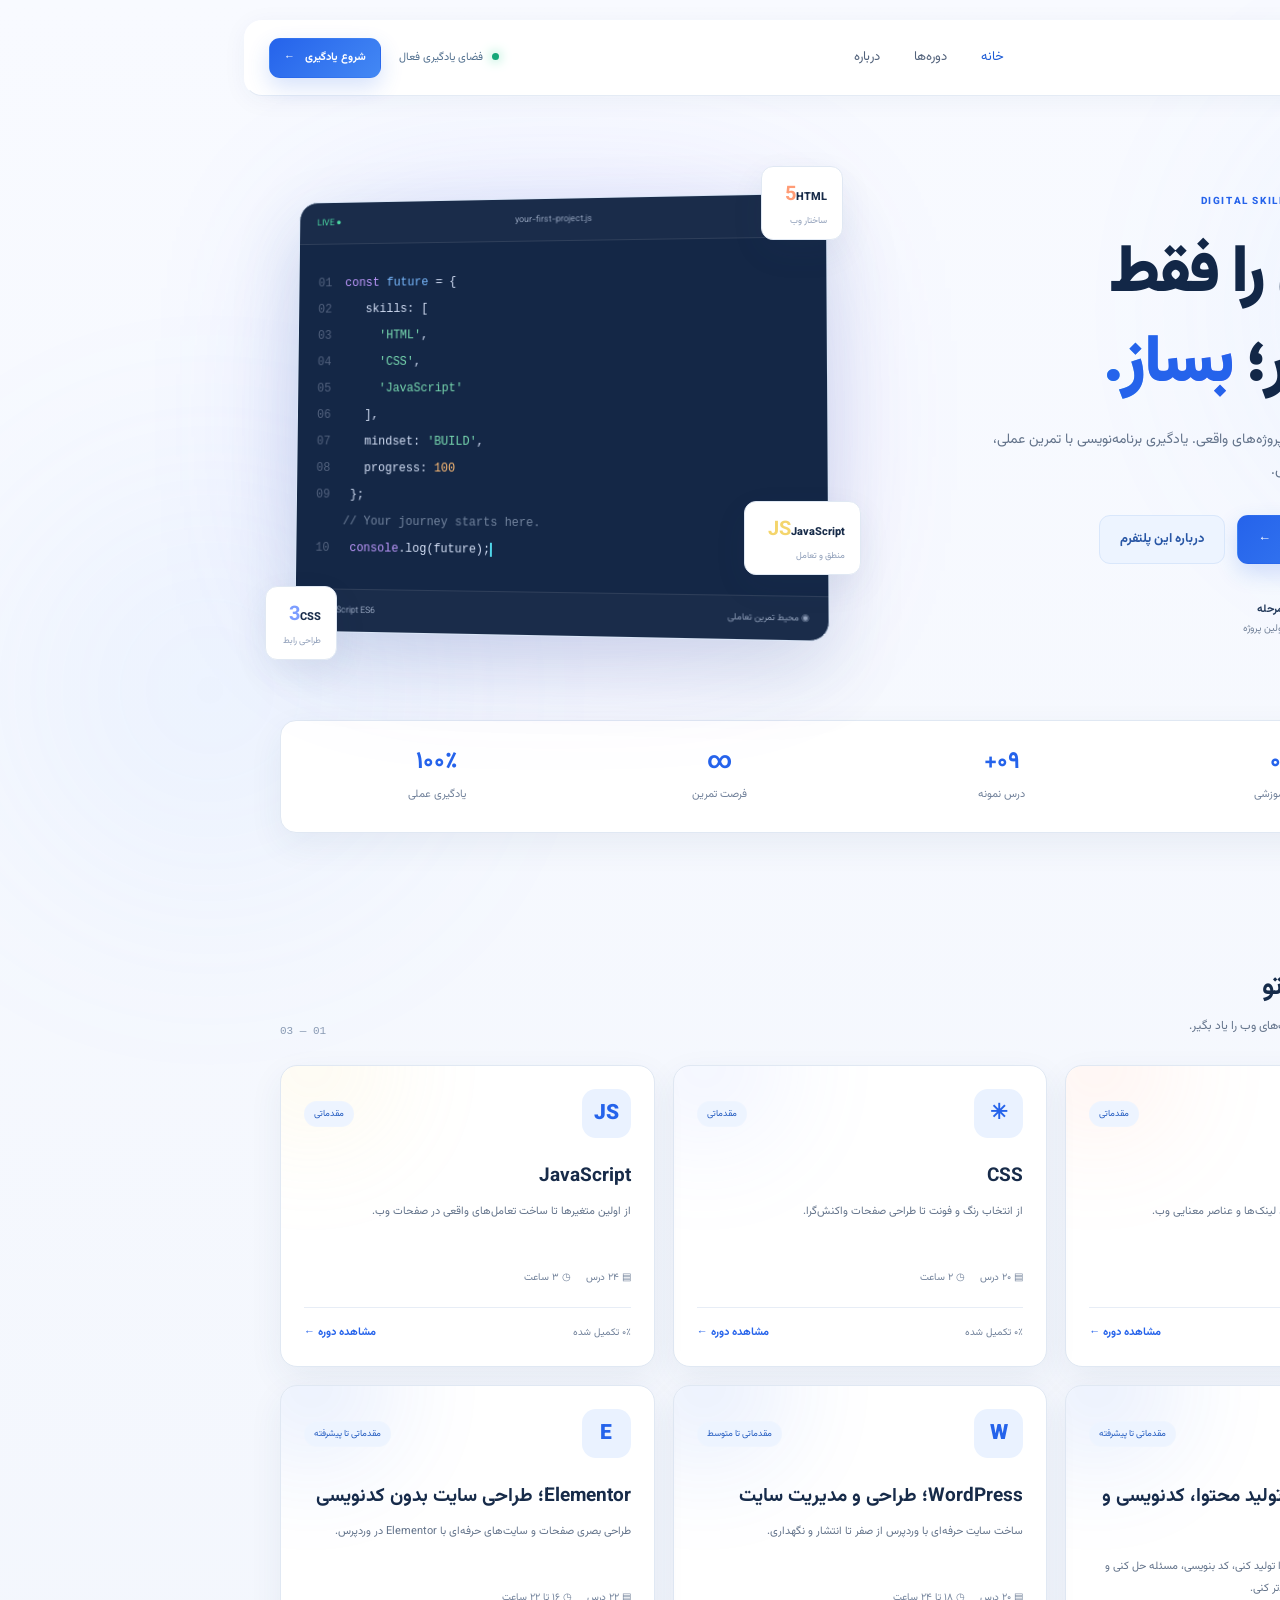
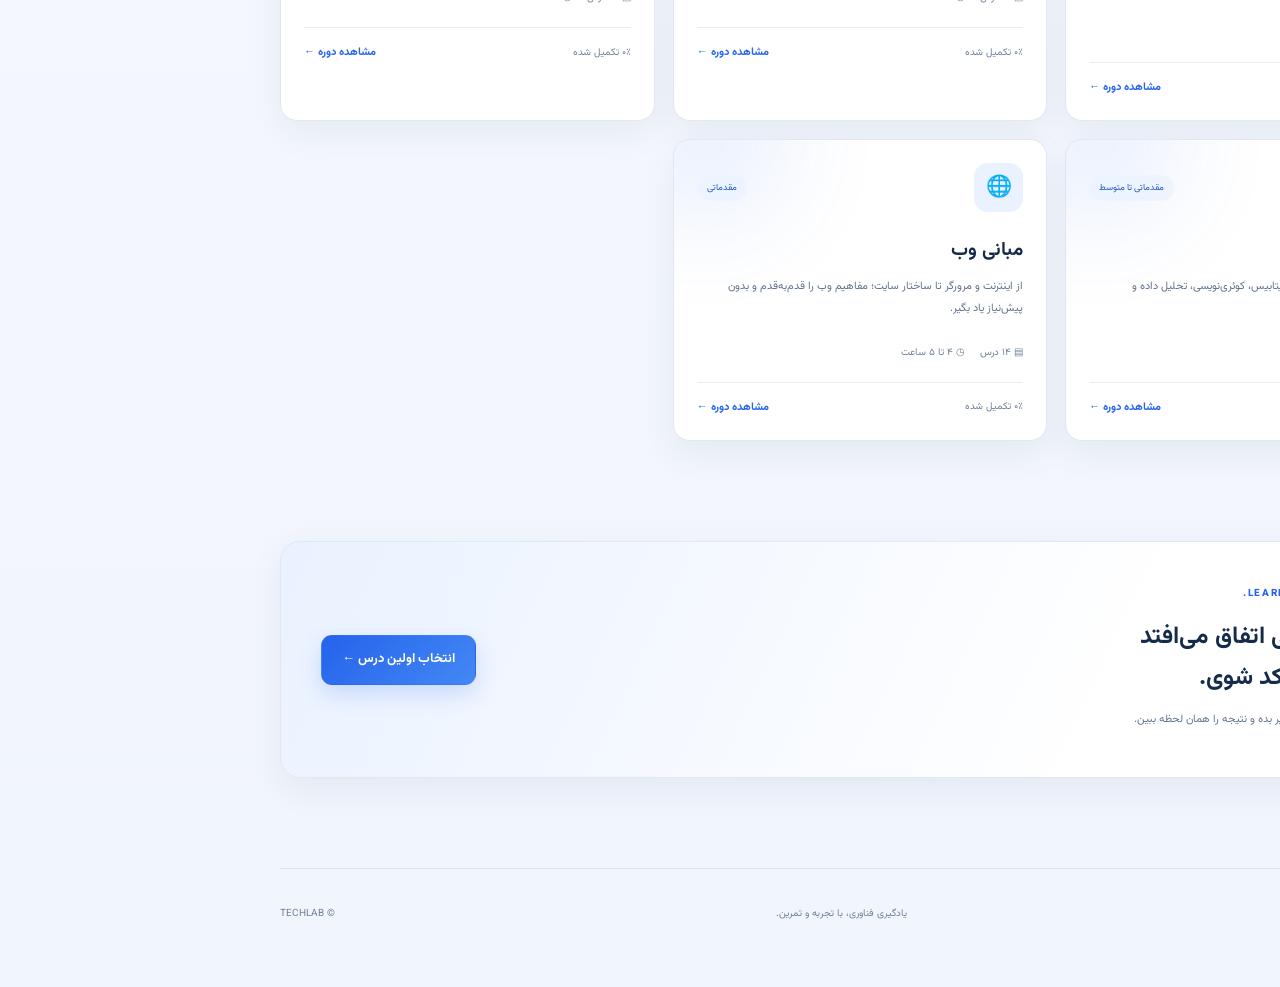
==== index.html @ b4cba001 "Add prompt engineering course card" ====
<!DOCTYPE html>
<html lang="fa" dir="rtl">
<head>
  <meta charset="UTF-8">
  <meta name="viewport" content="width=device-width, initial-scale=1.0">
  <meta name="theme-color" content="#2563eb">
  <title>تک‌لب | یادگیری فناوری</title>
  <link rel="preconnect" href="https://fonts.googleapis.com">
  <link rel="preconnect" href="https://fonts.gstatic.com" crossorigin>
  <link href="https://fonts.googleapis.com/css2?family=Vazirmatn:wght@400;500;600;700;800;900&display=swap" rel="stylesheet">
  <link rel="stylesheet" href="style.css?v=4">
</head>
<body>

  <div class="ambient ambient-one"></div>
  <div class="ambient ambient-two"></div>

  <header class="topbar">
    <a href="#" class="brand" data-home>
      <span class="brand-mark">T<span>.</span></span>
      <span class="brand-name">تک‌لب</span>
    </a>

    <nav class="main-nav">
      <a href="#" class="nav-link active" data-home>خانه</a>
      <a href="#courses" class="nav-link" data-courses>دوره‌ها</a>
      <a href="#about" class="nav-link" data-about>درباره</a>
    </nav>

    <div class="top-actions">
      <span class="online-indicator"><i></i> فضای یادگیری فعال</span>
      <button class="mobile-menu" id="mobileMenu" aria-label="منو">☰</button>
      <a href="#courses" class="button button-small button-primary" data-courses>شروع یادگیری <span>←</span></a>
    </div>
  </header>

  <main>
    <!-- HOME -->
    <section id="homePage" class="page active">
      <section class="hero container">
        <div class="hero-copy">
          <div class="eyebrow"><span class="eyebrow-dot"></span> DIGITAL SKILLS / LEARN BY BUILDING</div>
          <h1>فناوری را فقط<br>یاد نگیر؛ <span>بساز.</span></h1>
          <p class="hero-description">
            از مفاهیم پایه وب تا ساخت پروژه‌های واقعی. یادگیری برنامه‌نویسی با تمرین عملی، تجربه تعاملی و مسیر مشخص.
          </p>
          <div class="hero-actions">
            <a href="#courses" class="button button-primary" data-courses>مشاهده مسیرهای یادگیری <span>←</span></a>
            <a href="#about" class="button button-ghost" data-about>درباره این پلتفرم</a>
          </div>
          <div class="hero-proof">
            <div class="proof-avatars"><span>H</span><span>C</span><span>J</span></div>
            <div><strong>یادگیری مرحله‌به‌مرحله</strong><small>از اولین خط کد تا اولین پروژه</small></div>
          </div>
        </div>

        <div class="hero-visual">
          <div class="visual-glow"></div>
          <div class="code-window">
            <div class="window-bar">
              <div class="window-dots"><i></i><i></i><i></i></div>
              <span>your-first-project.js</span>
              <span class="window-status">● LIVE</span>
            </div>
            <div class="code-preview" dir="ltr">
              <div><span class="line-number">01</span><span class="code-purple">const</span> <span class="code-blue">future</span> = {</div>
              <div><span class="line-number">02</span> &nbsp; skills: [</div>
              <div><span class="line-number">03</span> &nbsp; &nbsp; <span class="code-green">'HTML'</span>,</div>
              <div><span class="line-number">04</span> &nbsp; &nbsp; <span class="code-green">'CSS'</span>,</div>
              <div><span class="line-number">05</span> &nbsp; &nbsp; <span class="code-green">'JavaScript'</span></div>
              <div><span class="line-number">06</span> &nbsp; ],</div>
              <div><span class="line-number">07</span> &nbsp; mindset: <span class="code-green">'BUILD'</span>,</div>
              <div><span class="line-number">08</span> &nbsp; progress: <span class="code-orange">100</span></div>
              <div><span class="line-number">09</span> };</div>
              <div class="code-comment">// Your journey starts here.</div>
              <div><span class="line-number">10</span> <span class="code-purple">console</span>.log(future);<span class="cursor"></span></div>
            </div>
            <div class="window-footer"><span>◉ محیط تمرین تعاملی</span><span>JavaScript ES6+</span></div>
          </div>
          <div class="floating-card floating-html"><b>5</b><span>HTML</span><small>ساختار وب</small></div>
          <div class="floating-card floating-css"><b>3</b><span>CSS</span><small>طراحی رابط</small></div>
          <div class="floating-card floating-js"><b>JS</b><span>JavaScript</span><small>منطق و تعامل</small></div>
        </div>
      </section>

      <section class="stats-strip container">
        <div><strong>۰۳</strong><span>مسیر آموزشی</span></div>
        <div><strong>۰۹+</strong><span>درس نمونه</span></div>
        <div><strong>∞</strong><span>فرصت تمرین</span></div>
        <div><strong>۱۰۰٪</strong><span>یادگیری عملی</span></div>
      </section>

      <section class="section container" id="courses">
        <div class="section-heading">
          <div><span class="section-kicker">LEARNING PATHS</span><h2>مسیر یادگیری تو</h2><p>از پایه شروع کن و قدم‌به‌قدم مهارت‌های وب را یاد بگیر.</p></div>
          <span class="section-counter">01 — 03</span>
        </div>
        <div class="course-grid" id="courseGrid">
          <article class="course-card" style="--card-color:#2563eb">
            <div class="course-card-top"><div class="course-icon">H</div><span class="level-tag">مقدماتی</span></div>
            <h3>HTML؛ ساختار صفحات وب</h3><p>از ساختار سند و تگ‌ها تا فرم‌ها، جدول‌ها، عناصر معنایی و دسترس‌پذیری.</p>
            <div class="course-card-meta"><span>۸ درس</span><span>مقدماتی</span></div>
            <div class="course-card-footer"><span class="course-progress">مسیر آموزشی کامل</span><a href="#course-html" data-open-course="html">مشاهده سرفصل‌ها ←</a></div>
          </article>
          <article class="course-card" style="--card-color:#2563eb">
            <div class="course-card-top"><div class="course-icon">C</div><span class="level-tag">مقدماتی</span></div>
            <h3>CSS؛ طراحی و زیباسازی وب</h3><p>از انتخابگرها و رنگ تا Flexbox، Grid، واکنش‌گرایی و طراحی رابط.</p>
            <div class="course-card-meta"><span>۱۰ درس</span><span>مقدماتی</span></div>
            <div class="course-card-footer"><span class="course-progress">مسیر آموزشی کامل</span><a href="#course-css" data-open-course="css">مشاهده سرفصل‌ها ←</a></div>
          </article>
          <article class="course-card" style="--card-color:#2563eb">
            <div class="course-card-top"><div class="course-icon">JS</div><span class="level-tag">مقدماتی</span></div>
            <h3>JavaScript؛ برنامه‌نویسی وب</h3><p>از متغیرها و شرط‌ها تا توابع، آرایه‌ها، DOM، رویدادها و ذخیره‌سازی.</p>
            <div class="course-card-meta"><span>۱۲ درس</span><span>مقدماتی</span></div>
            <div class="course-card-footer"><span class="course-progress">مسیر آموزشی کامل</span><a href="#course-javascript" data-open-course="javascript">مشاهده سرفصل‌ها ←</a></div>
          </article>
          <article class="course-card" style="--card-color:#2563eb">
            <div class="course-card-top"><div class="course-icon">AI</div><span class="level-tag">مقدماتی تا پیشرفته</span></div>
            <h3>مهندسی پرامپت؛ تولید محتوا، کدنویسی و کسب‌وکار</h3>
            <p>از نوشتن دستورهای دقیق تا تولید محتوا، سناریو، تصویر، کد، دیباگ، تحلیل داده و اتوماسیون هوشمند.</p>
            <div class="course-card-meta"><span>۲۶ درس</span><span>تمرین و آزمایشگاه پرامپت</span></div>
            <div class="course-card-footer"><span class="course-progress">مسیر آموزشی جامع</span><a href="#course-prompting" data-open-course="prompting">مشاهده سرفصل‌ها ←</a></div>
          </article>
          <article class="course-card" style="--card-color:#2563eb">
            <div class="course-card-top"><div class="course-icon">W</div><span class="level-tag">مقدماتی تا متوسط</span></div>
            <h3>WordPress؛ طراحی و مدیریت سایت</h3>
            <p>از نصب و پیشخوان تا قالب، افزونه، سئو، امنیت، فروشگاه و انتشار سایت.</p>
            <div class="course-card-meta"><span>۲۰ درس</span><span>پروژه ساخت سایت</span></div>
            <div class="course-card-footer"><span class="course-progress">مسیر آموزشی کامل</span><a href="#course-wordpress" data-open-course="wordpress">مشاهده سرفصل‌ها ←</a></div>
          </article>
          <article class="course-card" style="--card-color:#2563eb">
            <div class="course-card-top"><div class="course-icon">E</div><span class="level-tag">مقدماتی تا پیشرفته</span></div>
            <h3>Elementor؛ طراحی سایت بدون کدنویسی</h3>
            <p>از محیط ویرایشگر و Flexbox تا طراحی واکنش‌گرا، قالب پویا و صفحات حرفه‌ای.</p>
            <div class="course-card-meta"><span>۲۲ درس</span><span>پروژه طراحی سایت</span></div>
            <div class="course-card-footer"><span class="course-progress">مسیر آموزشی کامل</span><a href="#course-elementor" data-open-course="elementor">مشاهده سرفصل‌ها ←</a></div>
          </article>
          <article class="course-card" style="--card-color:#2563eb">
            <div class="course-card-top"><div class="course-icon">SQL</div><span class="level-tag">مقدماتی تا متوسط</span></div>
            <h3>SQL و پایگاه داده</h3>
            <p>از کار با SQL Server و SSMS تا کوئری‌نویسی، تحلیل فروش و گزارش‌گیری مدیریتی.</p>
            <div class="course-card-meta"><span>۲۳ درس</span><span>تمرین تعاملی SQL</span></div>
            <div class="course-card-footer"><span class="course-progress">مسیر آموزشی کامل</span><a href="#course-sql" data-open-course="sql">مشاهده سرفصل‌ها ←</a></div>
          </article>
        </div>
        </section>

      <section class="learning-banner container">
        <div><span class="section-kicker">LEARN. PRACTICE. BUILD.</span><h2>یادگیری وقتی اتفاق می‌افتد<br>که دست به کد شوی.</h2><p>هر درس را بخوان، کد را تغییر بده و نتیجه را همان لحظه ببین.</p></div>
        <a href="#courses" class="button button-primary" data-courses>انتخاب اولین درس ←</a>
        <div class="banner-symbol">{ }</div>
      </section>
    </section>

    <!-- COURSE -->
    <section id="coursePage" class="page container">
      <div class="breadcrumb"><a href="#" data-home>خانه</a><span>/</span><span>مسیر یادگیری</span></div>
      <div class="course-hero" id="courseHero"></div>
      <div class="course-content">
        <div class="course-main">
          <div class="section-heading compact"><div><span class="section-kicker">CURRICULUM</span><h2>محتوای دوره</h2></div><span class="lesson-count" id="courseLessonCount"></span></div>
          <div id="courseLessonList" class="course-lesson-list"></div>
        </div>
        <aside class="course-aside">
          <div class="aside-card"><span class="aside-icon">◈</span><h3>یادگیری پروژه‌محور</h3><p>مفاهیم را با مثال و تمرین واقعی یاد بگیر.</p><div class="aside-line"></div><span class="aside-icon">⌘</span><h3>محیط تمرین زنده</h3><p>کد خودت را بنویس و خروجی را بلافاصله ببین.</p><div class="aside-line"></div><span class="aside-icon">✓</span><h3>ثبت پیشرفت</h3><p>وضعیت درس‌های تکمیل‌شده در مرورگر ذخیره می‌شود.</p></div>
        </aside>
      </div>
    </section>

    <!-- LESSON -->
    <section id="lessonPage" class="page lesson-page">
      <div class="lesson-topbar">
        <div class="lesson-crumb"><a href="#" data-home>خانه</a><span>/</span><a href="#" id="lessonCourseLink">دوره</a><span>/</span><strong id="lessonBreadcrumb">درس</strong></div>
        <button class="button button-ghost button-small" id="backToCourse">← بازگشت به دوره</button>
      </div>
      <div class="lesson-layout">
        <aside class="lesson-sidebar">
          <div class="sidebar-head"><span class="section-kicker">YOUR LEARNING PATH</span><h3 id="sidebarCourseName">مسیر یادگیری</h3><div class="progress-meta"><span>پیشرفت دوره</span><strong id="progressPercent">۰٪</strong></div><div class="progress-track"><i id="progressFill"></i></div></div>
          <div id="sidebarLessonList" class="sidebar-lessons"></div>
          <div class="sidebar-bottom"><span>TECHLAB / LEARN BY DOING</span></div>
        </aside>

        <div class="lesson-workspace">
          <div class="lesson-heading">
            <div class="lesson-meta"><span id="lessonCategory">HTML BASICS</span><span>•</span><span id="lessonDuration">۱۰ دقیقه</span></div>
            <h1 id="lessonTitle">عنوان درس</h1>
            <p id="lessonLead"></p>
          </div>
          <div class="lesson-body" id="lessonBody"></div>
          <div class="takeaway" id="keyTakeaway"><span>✦</span><div><strong>نکته کلیدی</strong><p id="keyTakeawayText"></p></div></div>
          <div class="exercise-box"><div class="exercise-title"><span>⌘</span><strong>تمرین این درس</strong></div><p id="exerciseText"></p></div>

          <div class="playground">
            <div class="playground-header"><div><span class="section-kicker">INTERACTIVE PLAYGROUND</span><h2>محیط تمرین زنده</h2></div><span class="live-tag"><i></i> LIVE PREVIEW</span></div>
            <div class="editor-toolbar">
              <div class="editor-tabs">
                <button class="editor-tab active" data-editor="html">HTML</button>
                <button class="editor-tab" data-editor="css">CSS</button>
                <button class="editor-tab" data-editor="js">JS</button>
              </div>
              <div class="editor-actions"><button id="copyCodeBtn" title="کپی کد">کپی</button><button id="resetCodeBtn" title="بازنشانی">بازنشانی</button></div>
            </div>
            <div class="editor-layout">
              <div class="editor-column">
                <div class="editor-label"><span id="editorLanguage">HTML</span><span>EDIT CODE</span></div>
                <div class="editor-panels">
                  <textarea id="htmlEditor" class="editor-panel active" spellcheck="false" dir="ltr"></textarea>
                  <textarea id="cssEditor" class="editor-panel" spellcheck="false" dir="ltr"></textarea>
                  <textarea id="jsEditor" class="editor-panel" spellcheck="false" dir="ltr"></textarea>
                </div>
              </div>
              <div class="preview-column">
                <div class="preview-head"><span>PREVIEW</span><button id="fullscreenPreviewBtn">⛶ تمام‌صفحه</button></div>
                <iframe id="previewFrame" title="پیش‌نمایش کد" sandbox="allow-scripts"></iframe>
              </div>
            </div>
            <div class="playground-footer"><span id="runStatus">آماده اجرای کد</span><div><button class="button button-ghost button-small" id="resetPlaygroundBtn">بازنشانی همه</button><button class="button button-primary button-small" id="runCodeBtn">▶ اجرای کد</button></div></div>
          </div>
          <div class="lesson-navigation"><button id="previousLessonBtn" class="button button-ghost">→ درس قبلی</button><button id="nextLessonBtn" class="button button-primary">درس بعدی ←</button></div>
        </div>
      </div>
    </section>

    <!-- ABOUT -->
    <section id="aboutPage" class="page container about-page">
      <div class="about-card"><span class="section-kicker">ABOUT TECHLAB</span><h1>فناوری با تجربه کردن<br><span>یاد گرفته می‌شود.</span></h1><p>تک‌لب یک فضای آموزشی تعاملی برای یادگیری مهارت‌های پایه فناوری وب است. اینجا قرار نیست فقط مفاهیم را بخوانی؛ قرار است آن‌ها را در محیطی عملی تجربه کنی.</p><a href="#courses" class="button button-primary" data-courses>شروع یادگیری ←</a></div>
    </section>
  </main>

  <footer class="footer container"><a href="#" class="brand" data-home><span class="brand-mark">T<span>.</span></span><span class="brand-name">تک‌لب</span></a><span>یادگیری فناوری، با تجربه و تمرین.</span><span>© TECHLAB</span></footer>

  <script src="script.js?v=18"></script>
</body>
</html>
```
---- style.css ----
:root {
  --bg: #0b1020;
  --surface: #111a2e;
  --surface-2: #172239;
  --surface-3: #202d46;
  --line: rgba(255,255,255,.09);
  --text: #edf2ff;
  --muted: #91a0ba;
  --blue: #6485ff;
  --purple: #9a7cff;
  --cyan: #50d5e9;
  --green: #4bd6a1;
  --orange: #ffb45f;
  --radius: 18px;
  --font: "Vazirmatn", sans-serif;
}

* { box-sizing: border-box; }
html { scroll-behavior: smooth; }
body {
  margin: 0;
  background: var(--bg);
  color: var(--text);
  font-family: var(--font);
  line-height: 1.8;
  overflow-x: hidden;
}
button, textarea, input { font: inherit; }
button, a { -webkit-tap-highlight-color: transparent; }
a { color: inherit; text-decoration: none; }
button { color: inherit; cursor: pointer; }
::selection { background: rgba(100,133,255,.35); }

.ambient {
  position: absolute;
  width: 420px;
  height: 420px;
  border-radius: 50%;
  filter: blur(120px);
  opacity: .12;
  pointer-events: none;
  z-index: -1;
}
.ambient-one { background: #496bff; top: 100px; right: -180px; }
.ambient-two { background: #9b65ff; top: 480px; left: -220px; }

.container { width: min(1160px, calc(100% - 48px)); margin-inline: auto; }

.topbar {
  width: min(1240px, calc(100% - 48px));
  margin: 20px auto 0;
  height: 76px;
  padding: 0 24px;
  display: flex;
  align-items: center;
  justify-content: space-between;
  background: rgba(17,26,46,.78);
  border: 1px solid var(--line);
  border-radius: 18px;
  backdrop-filter: blur(18px);
  position: relative;
  z-index: 10;
}
.brand { display: inline-flex; align-items: center; gap: 10px; }
.brand-mark {
  width: 39px; height: 39px;
  border-radius: 12px;
  display: grid; place-items: center;
  background: linear-gradient(135deg,var(--blue),var(--purple));
  font-weight: 900; font-size: 20px;
  box-shadow: 0 5px 24px rgba(100,133,255,.25);
}
.brand-mark span { color: var(--cyan); }
.brand-name { font-size: 18px; font-weight: 800; letter-spacing: -.5px; }
.main-nav { display: flex; gap: 34px; }
.nav-link { color: var(--muted); font-size: 13px; transition: .2s; }
.nav-link:hover,.nav-link.active { color: white; }
.top-actions { display: flex; align-items: center; gap: 18px; }
.online-indicator { color: var(--muted); font-size: 11px; }
.online-indicator i,.live-tag i {
  display: inline-block; width: 7px; height: 7px;
  background: var(--green); border-radius: 50%; margin-left: 6px;
  box-shadow: 0 0 12px var(--green);
}
.button {
  border: 1px solid transparent;
  padding: 12px 20px;
  display: inline-flex; justify-content: center; align-items: center;
  gap: 10px; border-radius: 11px;
  font-size: 13px; font-weight: 700; transition: .2s;
}
.button:hover { transform: translateY(-2px); }
.button-primary {
  color: white;
  background: linear-gradient(110deg,#587cff,#8067ed);
  box-shadow: 0 8px 25px rgba(88,124,255,.19);
}
.button-primary:hover { box-shadow: 0 10px 30px rgba(88,124,255,.35); }
.button-ghost { background: transparent; border-color: var(--line); color: #cbd5e8; }
.button-ghost:hover { background: var(--surface-2); }
.button-small { padding: 9px 14px; font-size: 11px; }
.mobile-menu { display: none; background: none; border: 0; font-size: 23px; }

.page { display: none; animation: fadeIn .35s ease; }
.page.active { display: block; }
@keyframes fadeIn { from {opacity:0; transform:translateY(8px)} to {opacity:1;transform:none} }

.hero {
  min-height: 540px;
  display: grid;
  grid-template-columns: 1fr 1fr;
  align-items: center;
  gap: 55px;
  padding-top: 70px;
  padding-bottom: 55px;
}
.eyebrow,.section-kicker {
  color: var(--cyan);
  font-size: 10px; font-weight: 800;
  letter-spacing: 1.6px;
}
.eyebrow { display: flex; align-items: center; gap: 9px; }
.eyebrow-dot { width: 7px; height: 7px; background: var(--cyan); border-radius: 2px; transform: rotate(45deg); }
.hero h1 {
  font-size: clamp(42px,5.2vw,67px);
  line-height: 1.35; letter-spacing: -2.5px;
  font-weight: 900; margin: 20px 0 12px;
}
.hero h1 span,.about-card h1 span {
  background: linear-gradient(90deg,var(--cyan),#8296ff,var(--purple));
  -webkit-background-clip: text; background-clip: text; color: transparent;
}
.hero-description { color: var(--muted); max-width: 480px; font-size: 14px; line-height: 2.2; }
.hero-actions { display: flex; gap: 12px; margin-top: 28px; flex-wrap: wrap; }
.hero-proof { display: flex; align-items: center; gap: 12px; margin-top: 36px; }
.proof-avatars { display: flex; direction: ltr; padding-left: 8px; }
.proof-avatars span {
  width: 30px; height: 30px; margin-left: -8px;
  display: grid; place-items: center; border: 2px solid var(--bg);
  border-radius: 50%; background: var(--surface-3); font-size: 10px; font-weight: 800;
}
.proof-avatars span:nth-child(2) { background: #544d8d; }
.proof-avatars span:nth-child(3) { background: #246f82; }
.hero-proof strong,.hero-proof small { display: block; }
.hero-proof strong { font-size: 11px; }
.hero-proof small { font-size: 10px; color: var(--muted); }

.hero-visual { position: relative; padding: 30px 10px; }
.visual-glow {
  position: absolute; inset: 15% 10%;
  background: linear-gradient(135deg,#3d68ff,#a05bff);
  filter: blur(90px); opacity: .25;
}
.code-window {
  position: relative; z-index: 1;
  background: #101a2d;
  border: 1px solid rgba(148,167,255,.23);
  border-radius: 19px;
  overflow: hidden;
  box-shadow: 0 30px 90px rgba(0,0,0,.35);
  transform: perspective(1000px) rotateY(-5deg) rotateX(2deg);
}
.window-bar,.window-footer {
  display: flex; align-items: center; justify-content: space-between;
  padding: 13px 18px; background: rgba(255,255,255,.025);
  color: var(--muted); font-size: 9px; border-bottom: 1px solid var(--line);
}
.window-dots { display: flex; gap: 5px; }
.window-dots i { width: 7px; height: 7px; border-radius: 50%; background: #ff6f75; }
.window-dots i:nth-child(2) { background: #ffc45e; }
.window-dots i:nth-child(3) { background: #54d69b; }
.window-status { color: var(--green); }
.code-preview { padding: 27px 20px; font: 12px/2.25 Consolas,monospace; color: #d7e2f8; min-height: 265px; }
.line-number { display: inline-block; width: 28px; color: #53627e; user-select: none; }
.code-purple { color: #c19aff; }
.code-blue { color: #7abaff; }
.code-green { color: #79dbb1; }
.code-orange { color: #ffbd76; }
.code-comment { color: #73849e; padding-left: 28px; }
.cursor { display: inline-block; height: 14px; border-left: 2px solid var(--cyan); vertical-align: middle; animation: blink 1s infinite; }
@keyframes blink { 50% {opacity:0} }
.window-footer { border-top: 1px solid var(--line); border-bottom: 0; }
.floating-card {
  position: absolute; z-index: 2;
  background: rgba(24,35,59,.95); border: 1px solid var(--line);
  border-radius: 12px; padding: 10px 15px;
  box-shadow: 0 15px 35px rgba(0,0,0,.25);
}
.floating-card b { font-size: 20px; margin-left: 8px; }
.floating-card span { font-size: 11px; font-weight: 800; }
.floating-card small { display: block; color: var(--muted); font-size: 9px; }
.floating-html { top: 0; right: -10px; }
.floating-html b { color: #ff9c76; }
.floating-css { bottom: 5px; left: -15px; }
.floating-css b { color: #7c9dff; }
.floating-js { bottom: 90px; right: -28px; }
.floating-js b { color: #f4d56c; }

.stats-strip {
  display: grid; grid-template-columns: repeat(4,1fr);
  background: rgba(17,26,46,.7); border: 1px solid var(--line);
  border-radius: 16px; padding: 23px 15px;
}
.stats-strip div { text-align: center; border-left: 1px solid var(--line); }
.stats-strip div:last-child { border: 0; }
.stats-strip strong { display: block; font-size: 24px; line-height: 1.5; }
.stats-strip span { color: var(--muted); font-size: 11px; }

.section { padding-top: 95px; padding-bottom: 50px; }
.section-heading { display: flex; justify-content: space-between; align-items: end; margin-bottom: 28px; }
.section-heading h2 { font-size: 27px; margin: 7px 0 3px; }
.section-heading p { color: var(--muted); font-size: 12px; margin: 0; }
.section-counter { color: #667796; font: 11px Consolas,monospace; }
.course-grid { display: grid; grid-template-columns: repeat(3,1fr); gap: 18px; }
.course-card {
  background: linear-gradient(145deg,#141f35,#10192b);
  border: 1px solid var(--line); border-radius: 17px;
  padding: 23px; transition: .25s; position: relative; overflow: hidden;
}
.course-card:hover { transform: translateY(-5px); border-color: rgba(115,145,255,.45); box-shadow: 0 18px 45px rgba(0,0,0,.2); }
.course-card::after {
  content: ""; position: absolute; width: 140px; height: 140px;
  border-radius: 50%; filter: blur(60px); opacity: .15; top: -70px; left: -40px;
  background: var(--card-color);
}
.course-card-top { display: flex; justify-content: space-between; align-items: center; position: relative; z-index: 1; }
.course-icon {
  width: 49px; height: 49px; display: grid; place-items: center;
  border-radius: 14px; background: color-mix(in srgb,var(--card-color) 15%,transparent);
  color: var(--card-color); font-size: 21px; font-weight: 900;
}
.level-tag { font-size: 9px; color: var(--muted); border: 1px solid var(--line); border-radius: 20px; padding: 4px 9px; }
.course-card h3 { font-size: 19px; margin: 22px 0 7px; }
.course-card p { font-size: 11px; color: var(--muted); min-height: 48px; margin: 0; line-height: 2; }
.course-card-meta { display: flex; gap: 15px; margin: 20px 0; color: var(--muted); font-size: 10px; }
.course-card-meta span { display: flex; align-items: center; gap: 5px; }
.course-card-footer { border-top: 1px solid var(--line); padding-top: 15px; display: flex; justify-content: space-between; align-items: center; font-size: 11px; }
.course-card-footer a { color: var(--cyan); font-weight: 700; }
.course-progress { color: var(--muted); font-size: 10px; }

.learning-banner {
  margin-top: 50px; margin-bottom: 90px;
  border: 1px solid rgba(120,139,255,.2);
  background: linear-gradient(110deg,#192747,#1b1b3b);
  border-radius: 20px; padding: 37px 40px;
  display: flex; align-items: center; justify-content: space-between;
  position: relative; overflow: hidden;
}
.learning-banner h2 { font-size: 24px; line-height: 1.7; margin: 9px 0; }
.learning-banner p { color: var(--muted); font-size: 11px; }
.banner-symbol { position: absolute; left: 30%; top: -45px; font: 160px Consolas; color: rgba(255,255,255,.035); pointer-events: none; }

.breadcrumb,.lesson-crumb { display: flex; gap: 10px; align-items: center; color: var(--muted); font-size: 11px; padding: 27px 0; }
.breadcrumb a,.lesson-crumb a { color: var(--cyan); }
.course-hero {
  background: linear-gradient(110deg,#182746,#1e1d42);
  border: 1px solid var(--line); border-radius: 20px;
  padding: 35px 40px; position: relative; overflow: hidden;
}
.course-hero::after { content:""; position:absolute; width:250px;height:250px;border-radius:50%;background:var(--course-color);filter:blur(100px);opacity:.2;left:10%;top:-120px; }
.course-hero > * { position: relative; z-index: 1; }
.course-hero .course-icon { width: 60px; height: 60px; font-size: 27px; }
.course-hero h1 { font-size: 31px; margin: 13px 0 3px; }
.course-hero p { color: #aab8d1; font-size: 13px; max-width: 650px; }
.course-hero-meta { display: flex; gap: 20px; margin-top: 20px; color: #bdc9df; font-size: 11px; }
.course-content { display: grid; grid-template-columns: 1fr 290px; gap: 35px; padding: 45px 0 80px; }
.compact { align-items: center; }
.compact h2 { font-size: 21px; }
.lesson-count { color: var(--muted); font-size: 11px; }
.course-lesson-list { display: grid; gap: 10px; }
.course-lesson-item {
  display: flex; align-items: center; gap: 15px;
  background: var(--surface); border: 1px solid var(--line);
  border-radius: 13px; padding: 15px 17px; cursor: pointer; transition: .2s;
}
.course-lesson-item:hover { border-color: rgba(100,133,255,.5); background: var(--surface-2); }
.lesson-number {
  width: 35px; height: 35px; border-radius: 10px; flex: 0 0 35px;
  display: grid; place-items: center; background: var(--surface-3);
  color: #9db0d8; font: 12px Consolas;
}
.lesson-item-info { flex: 1; }
.lesson-item-info strong { display: block; font-size: 12px; }
.lesson-item-info small { color: var(--muted); font-size: 10px; }
.lesson-item-check { color: var(--green); font-size: 17px; }
.aside-card { background: var(--surface); border: 1px solid var(--line); border-radius: 16px; padding: 22px; }
.aside-icon { color: var(--cyan); font-size: 22px; }
.aside-card h3 { font-size: 13px; margin: 7px 0 0; }
.aside-card p { font-size: 10px; color: var(--muted); margin: 2px 0 15px; }
.aside-line { height: 1px; background: var(--line); margin: 17px 0; }

.lesson-page { width: 100%; }
.lesson-topbar {
  display: flex; align-items: center; justify-content: space-between;
  width: min(1400px,calc(100% - 40px)); margin: auto;
  border-bottom: 1px solid var(--line);
}
.lesson-crumb { padding: 12px 0; }
.lesson-layout {
  width: min(1400px,calc(100% - 40px)); margin: auto;
  display: grid; grid-template-columns: 265px minmax(0,1fr); gap: 35px;
  align-items: start;
}
.lesson-sidebar {
  position: sticky; top: 15px; margin-top: 25px;
  background: var(--surface); border: 1px solid var(--line);
  border-radius: 16px; overflow: hidden;
}
.sidebar-head { padding: 20px; border-bottom: 1px solid var(--line); }
.sidebar-head h3 { font-size: 15px; margin: 6px 0 18px; }
.progress-meta { display: flex; justify-content: space-between; color: var(--muted); font-size: 10px; }
.progress-meta strong { color: var(--cyan); }
.progress-track { height: 5px; border-radius: 10px; background: #28344c; margin-top: 9px; overflow: hidden; }
.progress-track i { display: block; width: 0; height: 100%; background: linear-gradient(90deg,var(--blue),var(--cyan)); transition: width .3s; }
.sidebar-lessons { padding: 10px; max-height: 55vh; overflow: auto; }
.sidebar-lesson {
  display: flex; align-items: center; gap: 10px;
  width: 100%; border: 0; border-radius: 9px; padding: 10px;
  background: transparent; text-align: right; color: var(--muted); font-size: 10px;
}
.sidebar-lesson:hover { background: var(--surface-2); color: white; }
.sidebar-lesson.active { background: rgba(100,133,255,.14); color: white; }
.sidebar-lesson.done .sidebar-num { color: var(--green); }
.sidebar-num { font: 11px Consolas; color: #7385a5; }
.sidebar-bottom { padding: 13px 18px; color: #657693; font: 8px Consolas; border-top: 1px solid var(--line); }

.lesson-workspace { max-width: 920px; min-width: 0; padding: 35px 0 75px; }
.lesson-meta { display: flex; gap: 10px; align-items: center; color: var(--muted); font-size: 10px; }
.lesson-meta span:first-child { color: var(--cyan); font-weight: 800; letter-spacing: .7px; }
.lesson-heading h1 { font-size: clamp(25px,3vw,36px); margin: 12px 0 6px; }
.lesson-heading p { color: var(--muted); font-size: 13px; max-width: 760px; }
.lesson-body { margin-top: 28px; color: #cbd5e7; font-size: 13px; line-height: 2.25; }
.lesson-body h2 { font-size: 20px; color: white; margin: 25px 0 8px; }
.lesson-body h3 { font-size: 15px; color: #dbe5fa; margin: 20px 0 5px; }
.lesson-body p { margin: 10px 0; }
.lesson-body ul { padding-right: 22px; }
.lesson-body li { margin: 5px 0; }
.lesson-body code,.inline-code {
  background: #202c43; color: #86d9f2; padding: 2px 6px;
  border-radius: 5px; font: 12px Consolas,monospace; direction: ltr; display: inline-block;
}
.lesson-body pre {
  direction: ltr; text-align: left; overflow: auto;
  padding: 18px; background: #0a1120; border: 1px solid var(--line);
  border-radius: 11px; color: #9ed6ed; font: 12px/1.9 Consolas,monospace;
}
.takeaway {
  display: flex; gap: 13px; padding: 17px;
  border: 1px solid rgba(80,213,233,.2);
  background: rgba(80,213,233,.055); border-radius: 12px; margin: 28px 0;
}
.takeaway > span { color: var(--cyan); font-size: 20px; }
.takeaway strong { font-size: 11px; color: var(--cyan); }
.takeaway p { font-size: 11px; color: #b6c5da; margin: 3px 0 0; }
.exercise-box { background: var(--surface); border: 1px solid var(--line); padding: 18px; border-radius: 12px; margin: 22px 0 35px; }
.exercise-title { display: flex; gap: 9px; align-items: center; color: var(--orange); font-size: 12px; }
.exercise-box p { color: #c2cde0; font-size: 12px; margin: 7px 0 0; }

.playground { background: #0d1525; border: 1px solid rgba(135,156,210,.2); border-radius: 16px; overflow: hidden; margin-top: 35px; }
.playground-header { display: flex; justify-content: space-between; align-items: center; padding: 20px 22px; }
.playground-header h2 { margin: 4px 0 0; font-size: 19px; }
.live-tag { font: 9px Consolas; color: var(--green); border: 1px solid rgba(75,214,161,.2); border-radius: 20px; padding: 5px 9px; }
.editor-toolbar { background: #151f32; border-top: 1px solid var(--line); border-bottom: 1px solid var(--line); display: flex; justify-content: space-between; align-items: center; padding: 0 15px; }
.editor-tabs { display: flex; gap: 5px; }
.editor-tab { border: 0; border-bottom: 2px solid transparent; background: none; color: var(--muted); padding: 12px 16px; font: 11px Consolas; }
.editor-tab.active { color: white; border-color: var(--blue); }
.editor-actions { display: flex; gap: 7px; }
.editor-actions button,.preview-head button { border: 0; background: transparent; color: var(--muted); font-size: 10px; padding: 6px; }
.editor-actions button:hover,.preview-head button:hover { color: white; }
.editor-layout { display: grid; grid-template-columns: 1fr 1fr; min-height: 310px; }
.editor-column { min-width: 0; border-left: 1px solid var(--line); }
.editor-label,.preview-head { height: 38px; padding: 0 15px; display: flex; justify-content: space-between; align-items: center; background: #111b2d; color: #93a5c4; font: 9px Consolas; border-bottom: 1px solid var(--line); }
.editor-panels { height: 270px; }
.editor-panel {
  display: none; width: 100%; height: 100%; resize: none; outline: none; border: 0;
  background: #0c1423; color: #a8d8ed; padding: 16px;
  font: 12px/1.9 Consolas,monospace; tab-size: 2;
  white-space: pre; overflow: auto; direction: ltr;
}
.editor-panel.active { display: block; }
.preview-column { min-width: 0; background: #fff; }
.preview-head { background: #e9edf4; color: #46546c; }
.preview-head button { color: #46546c; }
#previewFrame { display: block; width: 100%; height: 270px; border: 0; background: white; }
.playground-footer { display: flex; justify-content: space-between; align-items: center; padding: 12px 16px; background: #151f32; border-top: 1px solid var(--line); }
.playground-footer > span { font-size: 10px; color: var(--muted); }
.playground-footer > div { display: flex; gap: 8px; }
.lesson-navigation { display: flex; justify-content: space-between; margin-top: 28px; }

.about-page { min-height: 65vh; display: none; place-items: center; }
.about-page.active { display: grid; }
.about-card { max-width: 700px; padding: 60px 20px; text-align: center; }
.about-card h1 { font-size: 42px; line-height: 1.6; }
.about-card p { color: var(--muted); font-size: 14px; line-height: 2.2; margin-bottom: 25px; }

.footer {
  border-top: 1px solid var(--line); padding: 25px 0;
  display: flex; align-items: center; justify-content: space-between;
  color: var(--muted); font-size: 10px; margin-top: 20px;
}

@media(max-width:900px) {
  .hero { gap: 20px; }
  .course-grid { grid-template-columns: repeat(2,1fr); }
  .course-content { grid-template-columns: 1fr; }
  .course-aside { display: none; }
  .lesson-layout { grid-template-columns: 220px minmax(0,1fr); gap: 20px; }
}
@media(max-width:650px) {
  .container,.topbar { width: calc(100% - 28px); }
  .topbar { height: 65px; padding: 0 13px; margin-top: 10px; }
  .main-nav { display: none; position: absolute; top: 72px; right: 0; left: 0; padding: 15px; background: var(--surface); border: 1px solid var(--line); border-radius: 12px; flex-direction: column; gap: 15px; }
  .main-nav.open { display: flex; }
  .mobile-menu { display: block; }
  .online-indicator { display: none; }
  .top-actions { gap: 9px; }
  .hero { grid-template-columns: 1fr; padding-top: 55px; gap: 20px; }
  .hero h1 { font-size: 48px; }
  .hero-visual { margin: 10px 12px 25px; }
  .code-window { transform: none; }
  .floating-html { right: -12px; }
  .floating-js { right: -12px; }
  .stats-strip { grid-template-columns: repeat(2,1fr); gap: 18px 0; }
  .stats-strip div:nth-child(2) { border-left: 0; }
  .stats-strip strong { font-size: 20px; }
  .section { padding-top: 65px; }
  .section-heading h2 { font-size: 23px; }
  .course-grid { grid-template-columns: 1fr; }
  .learning-banner { padding: 25px; flex-direction: column; align-items: flex-start; gap: 16px; margin-bottom: 55px; }
  .learning-banner h2 { font-size: 21px; }
  .course-hero { padding: 25px; }
  .course-hero h1 { font-size: 25px; }
  .course-hero-meta { flex-wrap: wrap; gap: 10px; }
  .course-content { padding-top: 30px; }
  .lesson-topbar { width: calc(100% - 24px); }
  .lesson-crumb { font-size: 9px; gap: 5px; }
  .lesson-topbar .button { font-size: 9px; padding: 7px; }
  .lesson-layout { width: 100%; display: flex; flex-direction: column; gap: 0; }
  .lesson-sidebar { position: relative; top: 0; margin: 12px; width: calc(100% - 24px); }
  .sidebar-lessons { max-height: 180px; }
  .lesson-workspace { padding: 25px 14px 55px; width: 100%; }
  .editor-layout { grid-template-columns: 1fr; }
  .editor-column { border-left: 0; }
  .editor-panels { height: 220px; }
  #previewFrame { height: 230px; }
  .playground-header { padding: 15px; }
  .playground-header h2 { font-size: 16px; }
  .playground-footer { gap: 8px; }
  .playground-footer .button { font-size: 9px; padding: 8px; }
  .footer { flex-wrap: wrap; gap: 12px; }
  .about-card h1 { font-size: 30px; }
}
```


/* =========================
   TECHLAB BLUE LIGHT THEME
   ========================= */
:root {
  --bg: #f4f7fc;
  --surface: #ffffff;
  --surface-2: #edf3ff;
  --surface-3: #e3ecfb;
  --line: #dce5f2;
  --text: #14233d;
  --muted: #65758f;
  --blue: #2563eb;
  --purple: #4778d8;
  --cyan: #38a4d8;
  --green: #159b78;
  --orange: #e99535;
  --radius: 20px;
  --font: "Vazirmatn", sans-serif;
}
html { scroll-padding-top: 92px; }
body {
  background: linear-gradient(180deg,#f8faff 0%,#f1f5fc 100%);
  color: var(--text);
}
.ambient { opacity: .08; background: #6da5ff; }
.topbar {
  background: rgba(255,255,255,.92);
  border-bottom: 1px solid #e4ebf5;
  box-shadow: 0 4px 24px rgba(29,65,120,.05);
  backdrop-filter: blur(18px);
}
.brand-mark { background: linear-gradient(135deg,#2563eb,#54a1ff); color:#fff; }
.nav-link { color:#52627b; }
.nav-link:hover,.nav-link.active { color:#1d5bd5; }
.online-indicator { color:#52708f; }
.online-indicator i,.live-tag i { background:#16a779; }
.button-primary {
  background: linear-gradient(135deg,#2563eb,#4388f4);
  color:#fff;
  box-shadow:0 9px 22px rgba(37,99,235,.19);
}
.button-primary:hover { box-shadow:0 12px 26px rgba(37,99,235,.25); }
.button-ghost { color:#2856a5; background:#edf4ff; border:1px solid #d9e7fb; }
.hero { color:var(--text); }
.eyebrow,.section-kicker { color:#2563eb; }
.hero h1 { color:#122747; }
.hero h1 span,.about-card h1 span { color:#2563eb; }
.hero-description,.section-heading p,.course-card p { color:#64748b; }
.hero-proof strong { color:#243b5b; }
.hero-proof small { color:#74839a; }
.code-window {
  background:#142746;
  border:1px solid #d9e5f6;
  box-shadow:0 28px 70px rgba(35,76,139,.17);
}
.floating-card,.stats-strip,.course-card,.learning-banner,.course-hero,
.aside-card,.lesson-sidebar,.playground,.takeaway,.exercise-box,.about-card {
  background:#fff;
  color:#172b49;
  border:1px solid #e0e8f3;
  box-shadow:0 12px 34px rgba(36,70,119,.07);
}
.stats-strip strong { color:#2563eb; }
.stats-strip span,.course-card-meta,.course-progress { color:#71819a; }
.section-heading h2,.learning-banner h2,.course-hero h1,.lesson-heading h1 { color:#152b4a; }
.section-counter { color:#8a9bb4; }
.course-card { transition:transform .2s ease,box-shadow .2s ease; }
.course-card:hover { transform:translateY(-5px); box-shadow:0 18px 42px rgba(37,99,235,.12); }
.course-icon { background:#eaf2ff; color:#2563eb; }
.level-tag { background:#edf4ff; color:#245cc0; }
.course-card-footer { border-top:1px solid #e7edf6; }
.course-card-footer a { color:#2563eb; }
.learning-banner { background:linear-gradient(115deg,#eaf2ff,#fff 72%); }
.learning-banner p,.aside-card p,.about-card p { color:#65758f; }
.breadcrumb,.lesson-crumb { color:#7c8da6; }
.breadcrumb a,.lesson-crumb a { color:#2563eb; }
.course-lesson-item,.sidebar-lesson { background:#f7f9fd; border:1px solid #e7edf6; color:#263b5a; }
.course-lesson-item:hover,.sidebar-lesson:hover,.sidebar-lesson.active { background:#edf4ff; border-color:#c9dcfb; }
.lesson-sidebar { background:#fff; }
.sidebar-head h3,.lesson-item-info strong { color:#1a3152; }
.progress-track { background:#e8eef7; }
.progress-track i { background:#3478ed; }
.sidebar-lesson.done .sidebar-num { background:#e1f6ee; color:#159b78; }
.lesson-workspace { color:#243956; }
.lesson-heading p,.lesson-body p,.lesson-body li { color:#52647f; }
.lesson-body h2,.lesson-body h3 { color:#1d3b65; }
.lesson-body pre,.lesson-body code { background:#eff4fc; color:#214b91; }
.takeaway { background:#eef5ff; border-color:#d5e5ff; }
.takeaway p,.exercise-box p { color:#52647f; }
.exercise-box { background:#fff; }
.playground-header h2 { color:#18365f; }
.editor-toolbar,.preview-head,.editor-label { background:#edf3fb; color:#49617f; }
.editor-tab { color:#60738f; }
.editor-tab.active { color:#1d5ed2; border-color:#2c70e8; }
.editor-panels textarea { background:#142746; color:#e8f0ff; }
.preview-column { background:#f7f9fd; border:1px solid #e0e8f3; }
.preview-column iframe { background:#fff; }
.playground-footer { border-top:1px solid #e3eaf4; color:#65758f; }
.footer { color:#71819a; border-top:1px solid #dfe7f2; }
.footer .brand-name { color:#1c3558; }
.about-page { min-height:65vh; }
.about-card { background:linear-gradient(135deg,#fff,#eef5ff); }
@media (max-width:760px) {
  .topbar { background:rgba(255,255,255,.97); }
  .main-nav { background:#fff; border:1px solid #e1e9f4; box-shadow:0 12px 30px rgba(24,55,99,.12); }
}
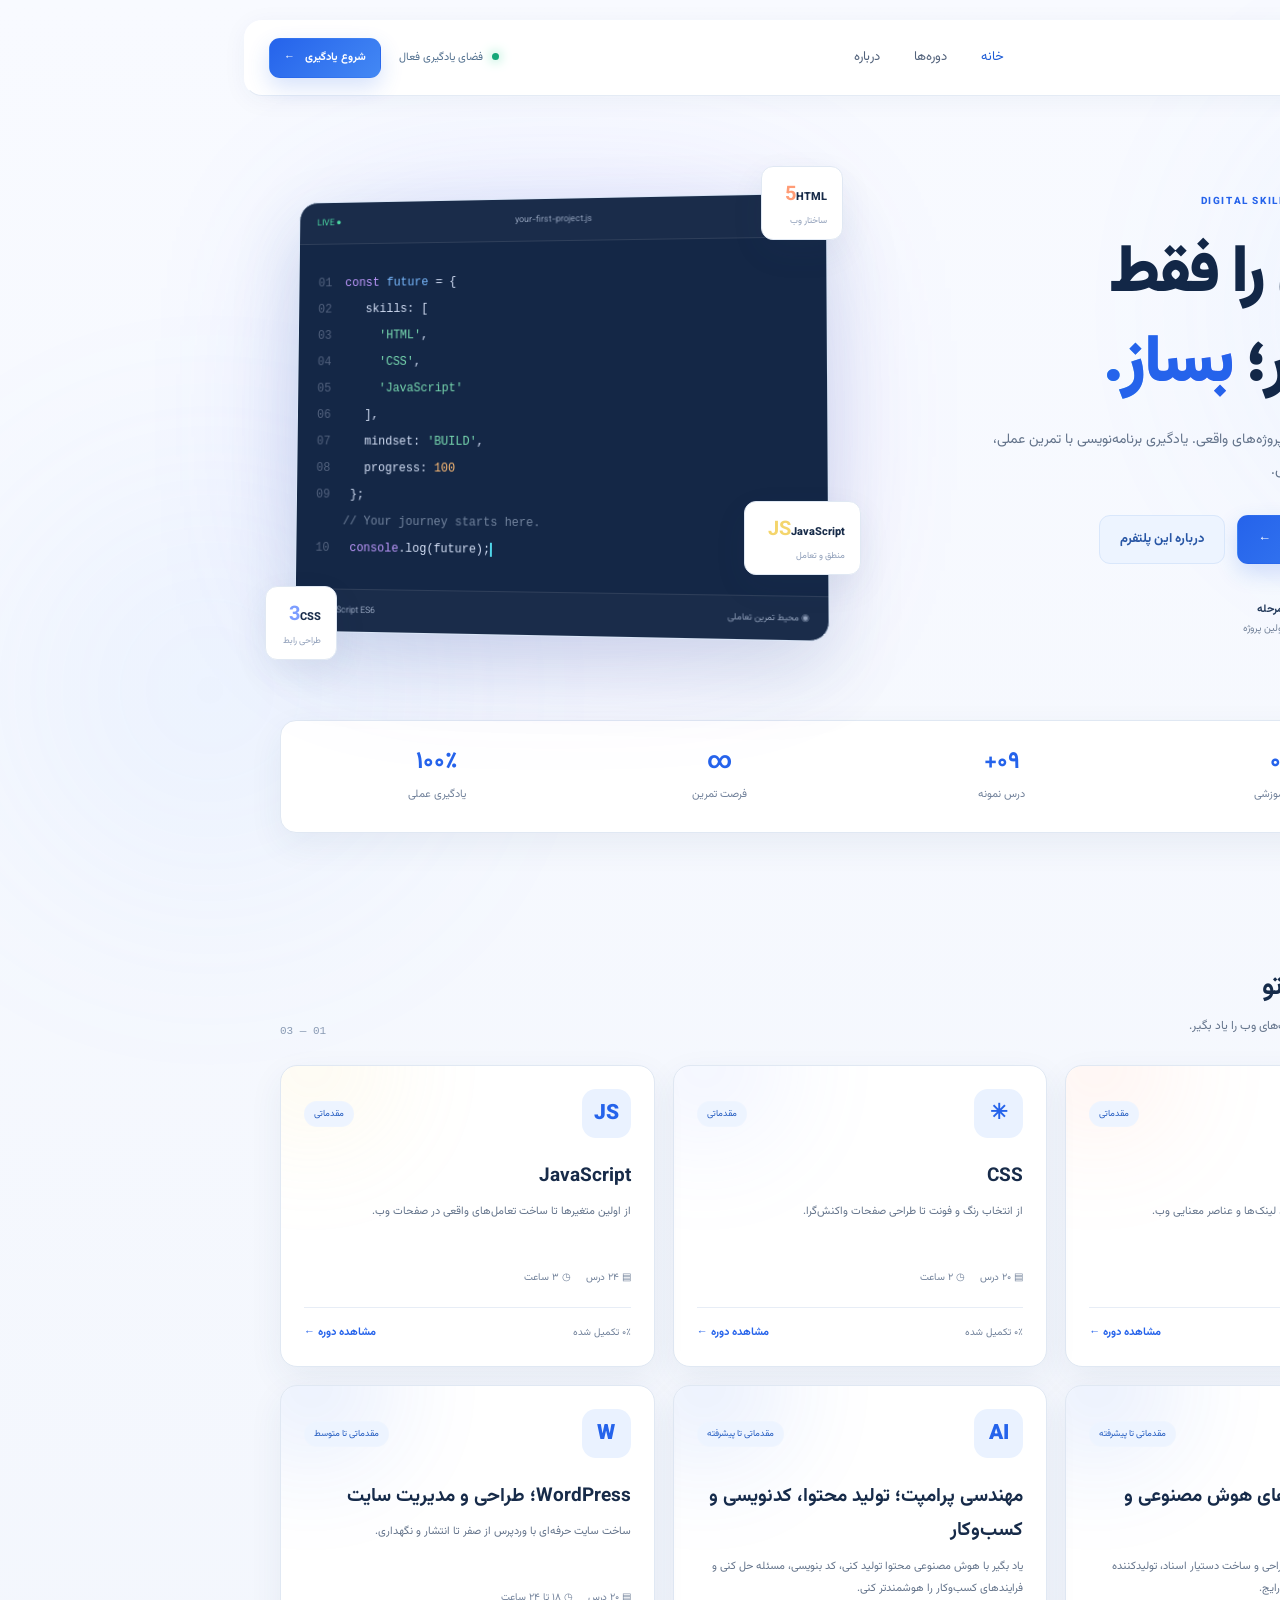
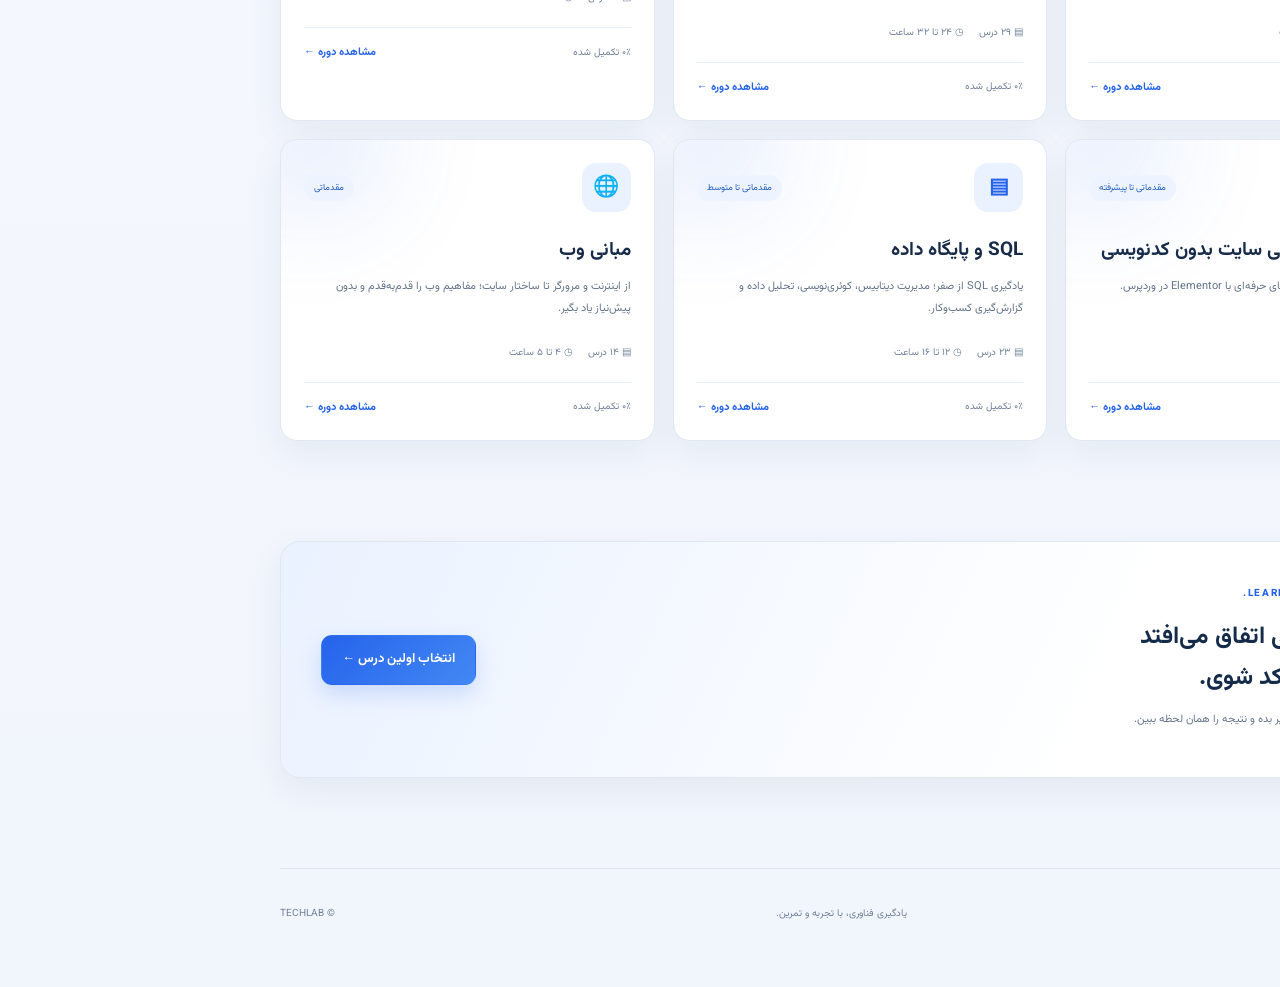
==== commit 6a8b8266: "Add AI application development course card" ====
--- a/index.html
+++ b/index.html
@@ -115,10 +115,17 @@
             <div class="course-card-footer"><span class="course-progress">مسیر آموزشی کامل</span><a href="#course-javascript" data-open-course="javascript">مشاهده سرفصل‌ها ←</a></div>
           </article>
           <article class="course-card" style="--card-color:#2563eb">
+            <div class="course-card-top"><div class="course-icon">AI+</div><span class="level-tag">مقدماتی تا پیشرفته</span></div>
+            <h3>ساخت اپلیکیشن‌های هوش مصنوعی و فریمورک‌ها</h3>
+            <p>از سازوکار مدل‌ها و API تا RAG، LangChain، LlamaIndex، Agent، MCP و ساخت محصول واقعی.</p>
+            <div class="course-card-meta"><span>30 درس</span><span>۳ پروژه عملی</span></div>
+            <div class="course-card-footer"><span class="course-progress">مسیر جامع توسعه AI</span><a href="#course-ai-apps" data-open-course="ai-apps">مشاهده سرفصل‌ها ←</a></div>
+          </article>
+          <article class="course-card" style="--card-color:#2563eb">
             <div class="course-card-top"><div class="course-icon">AI</div><span class="level-tag">مقدماتی تا پیشرفته</span></div>
             <h3>مهندسی پرامپت؛ تولید محتوا، کدنویسی و کسب‌وکار</h3>
             <p>از نوشتن دستورهای دقیق تا تولید محتوا، سناریو، تصویر، کد، دیباگ، تحلیل داده و اتوماسیون هوشمند.</p>
-            <div class="course-card-meta"><span>۲۶ درس</span><span>تمرین و آزمایشگاه پرامپت</span></div>
+            <div class="course-card-meta"><span>۲۹ درس</span><span>تمرین و آزمایشگاه پرامپت</span></div>
             <div class="course-card-footer"><span class="course-progress">مسیر آموزشی جامع</span><a href="#course-prompting" data-open-course="prompting">مشاهده سرفصل‌ها ←</a></div>
           </article>
           <article class="course-card" style="--card-color:#2563eb">
@@ -229,7 +236,7 @@
 
   <footer class="footer container"><a href="#" class="brand" data-home><span class="brand-mark">T<span>.</span></span><span class="brand-name">تک‌لب</span></a><span>یادگیری فناوری، با تجربه و تمرین.</span><span>© TECHLAB</span></footer>
 
-  <script src="script.js?v=18"></script>
+  <script src="script.js?v=19"></script>
 </body>
 </html>
 ```
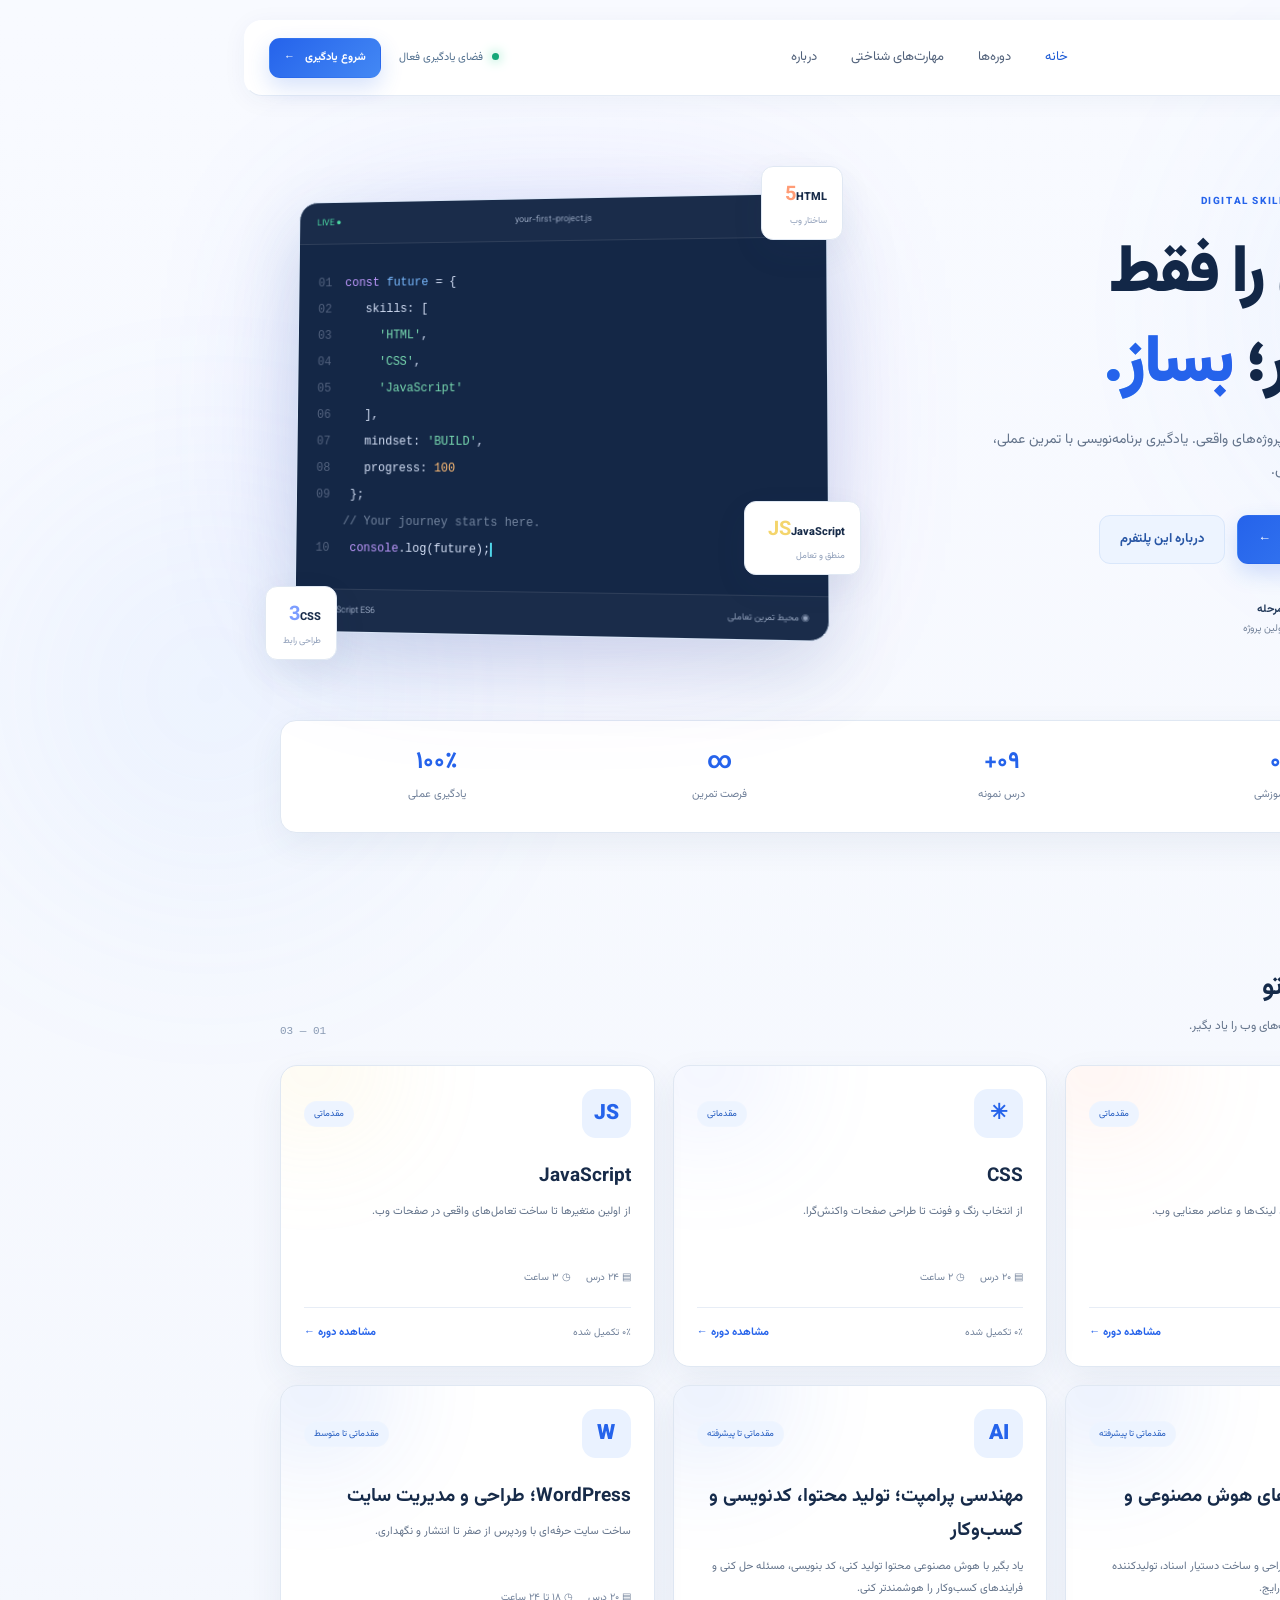
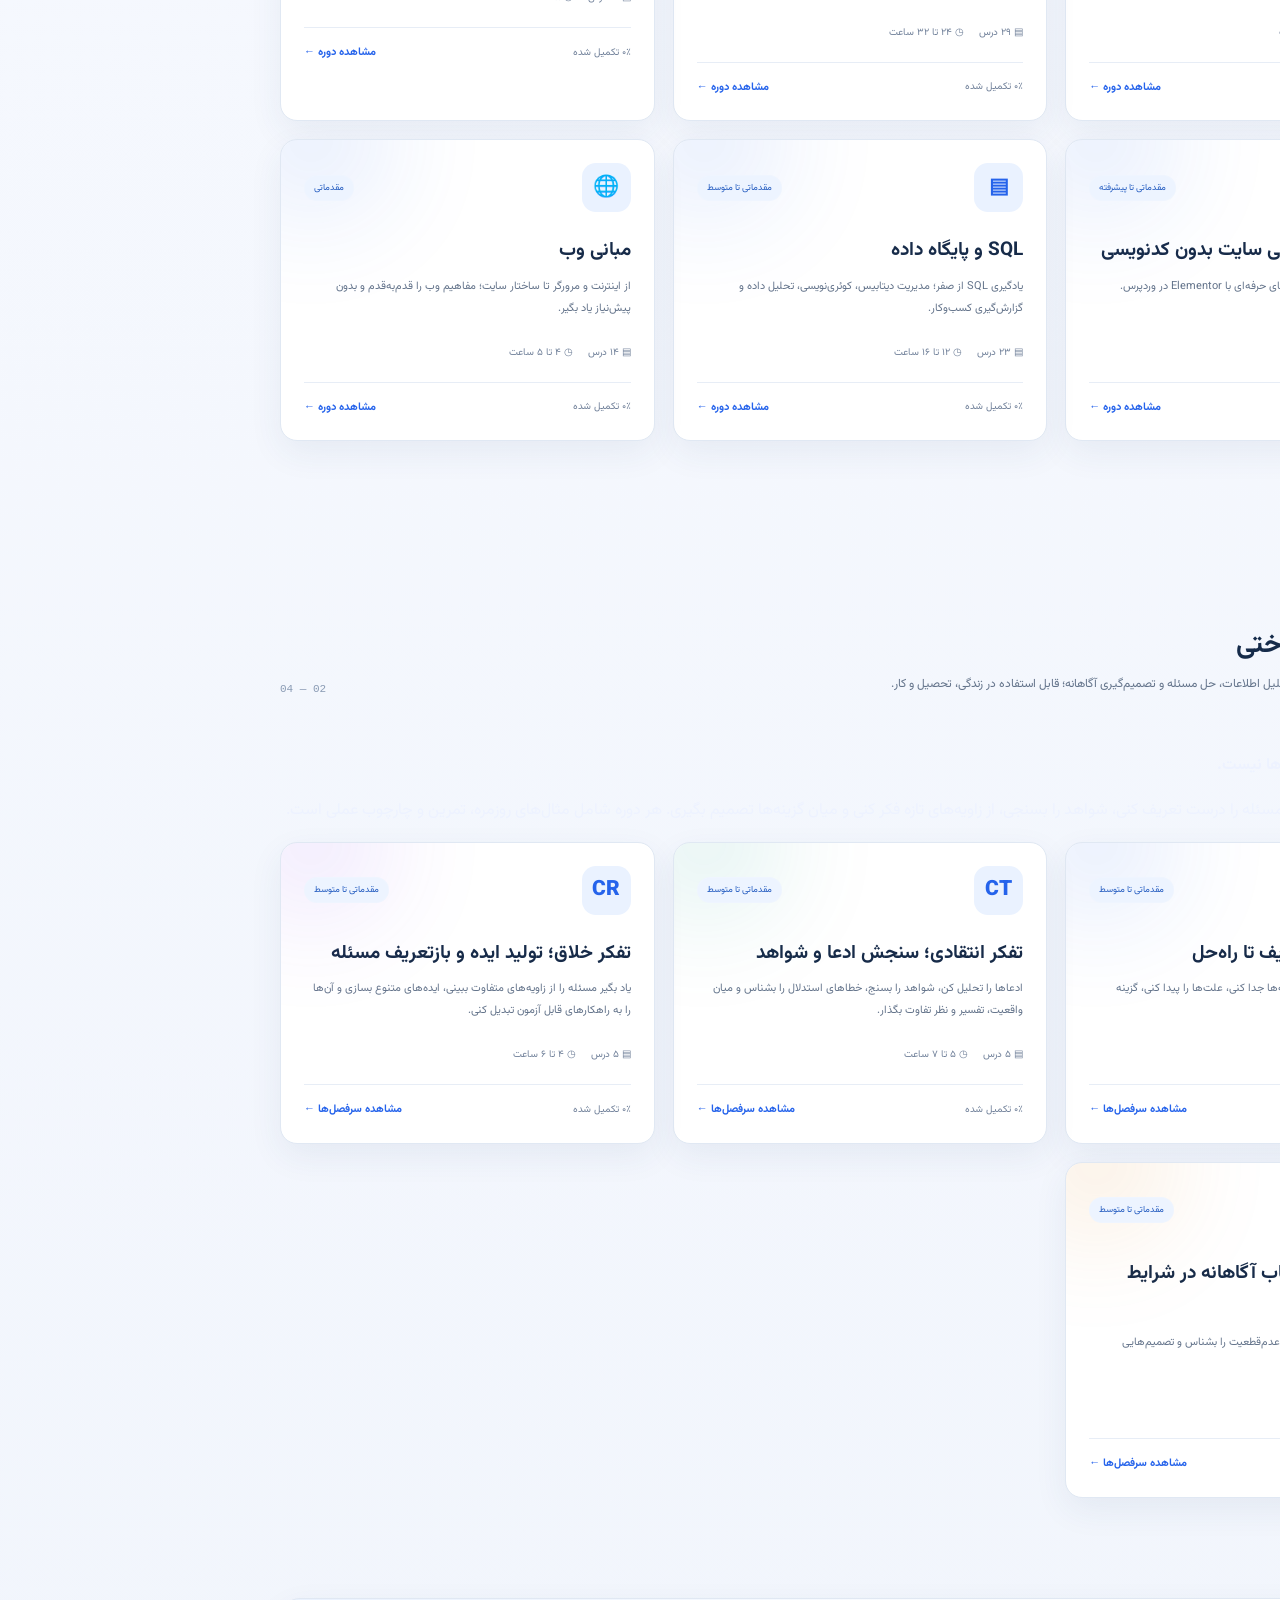
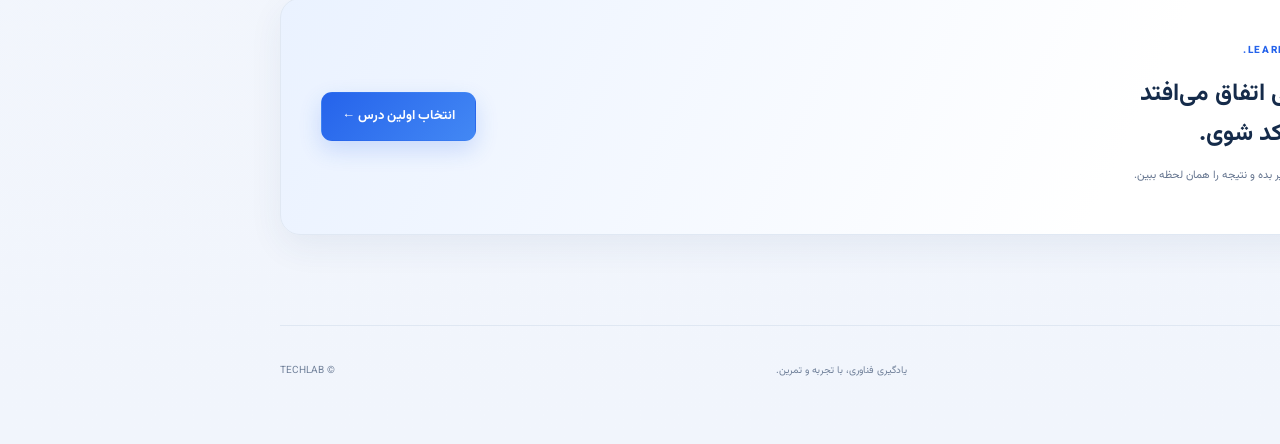
==== commit f44d0f5c: "Add cognitive skills navigation and course section" ====
--- a/index.html
+++ b/index.html
@@ -24,6 +24,7 @@
     <nav class="main-nav">
       <a href="#" class="nav-link active" data-home>خانه</a>
       <a href="#courses" class="nav-link" data-courses>دوره‌ها</a>
+      <a href="#cognitive" class="nav-link" data-cognitive>مهارت‌های شناختی</a>
       <a href="#about" class="nav-link" data-about>درباره</a>
     </nav>
 
@@ -152,6 +153,18 @@
         </div>
         </section>
 
+      <section class="section container cognitive-section" id="cognitive">
+        <div class="section-heading">
+          <div><span class="section-kicker">THINK. QUESTION. SOLVE.</span><h2>مهارت‌های شناختی</h2><p>مهارت‌هایی برای بهتر فکر کردن، تحلیل اطلاعات، حل مسئله و تصمیم‌گیری آگاهانه؛ قابل استفاده در زندگی، تحصیل و کار.</p></div>
+          <span class="section-counter">02 — 04</span>
+        </div>
+        <div class="cognitive-intro">
+          <div class="cognitive-intro-mark">◎</div>
+          <div><strong>یادگیری فقط دانستن ابزارها نیست.</strong><p>در این مسیر یاد می‌گیری مسئله را درست تعریف کنی، شواهد را بسنجی، از زاویه‌های تازه فکر کنی و میان گزینه‌ها تصمیم بگیری. هر دوره شامل مثال‌های روزمره، تمرین و چارچوب عملی است.</p></div>
+        </div>
+        <div class="course-grid" id="cognitiveCourseGrid"></div>
+      </section>
+
       <section class="learning-banner container">
         <div><span class="section-kicker">LEARN. PRACTICE. BUILD.</span><h2>یادگیری وقتی اتفاق می‌افتد<br>که دست به کد شوی.</h2><p>هر درس را بخوان، کد را تغییر بده و نتیجه را همان لحظه ببین.</p></div>
         <a href="#courses" class="button button-primary" data-courses>انتخاب اولین درس ←</a>
@@ -236,7 +249,7 @@
 
   <footer class="footer container"><a href="#" class="brand" data-home><span class="brand-mark">T<span>.</span></span><span class="brand-name">تک‌لب</span></a><span>یادگیری فناوری، با تجربه و تمرین.</span><span>© TECHLAB</span></footer>
 
-  <script src="script.js?v=19"></script>
+  <script src="script.js?v=21"></script>
 </body>
 </html>
 ```
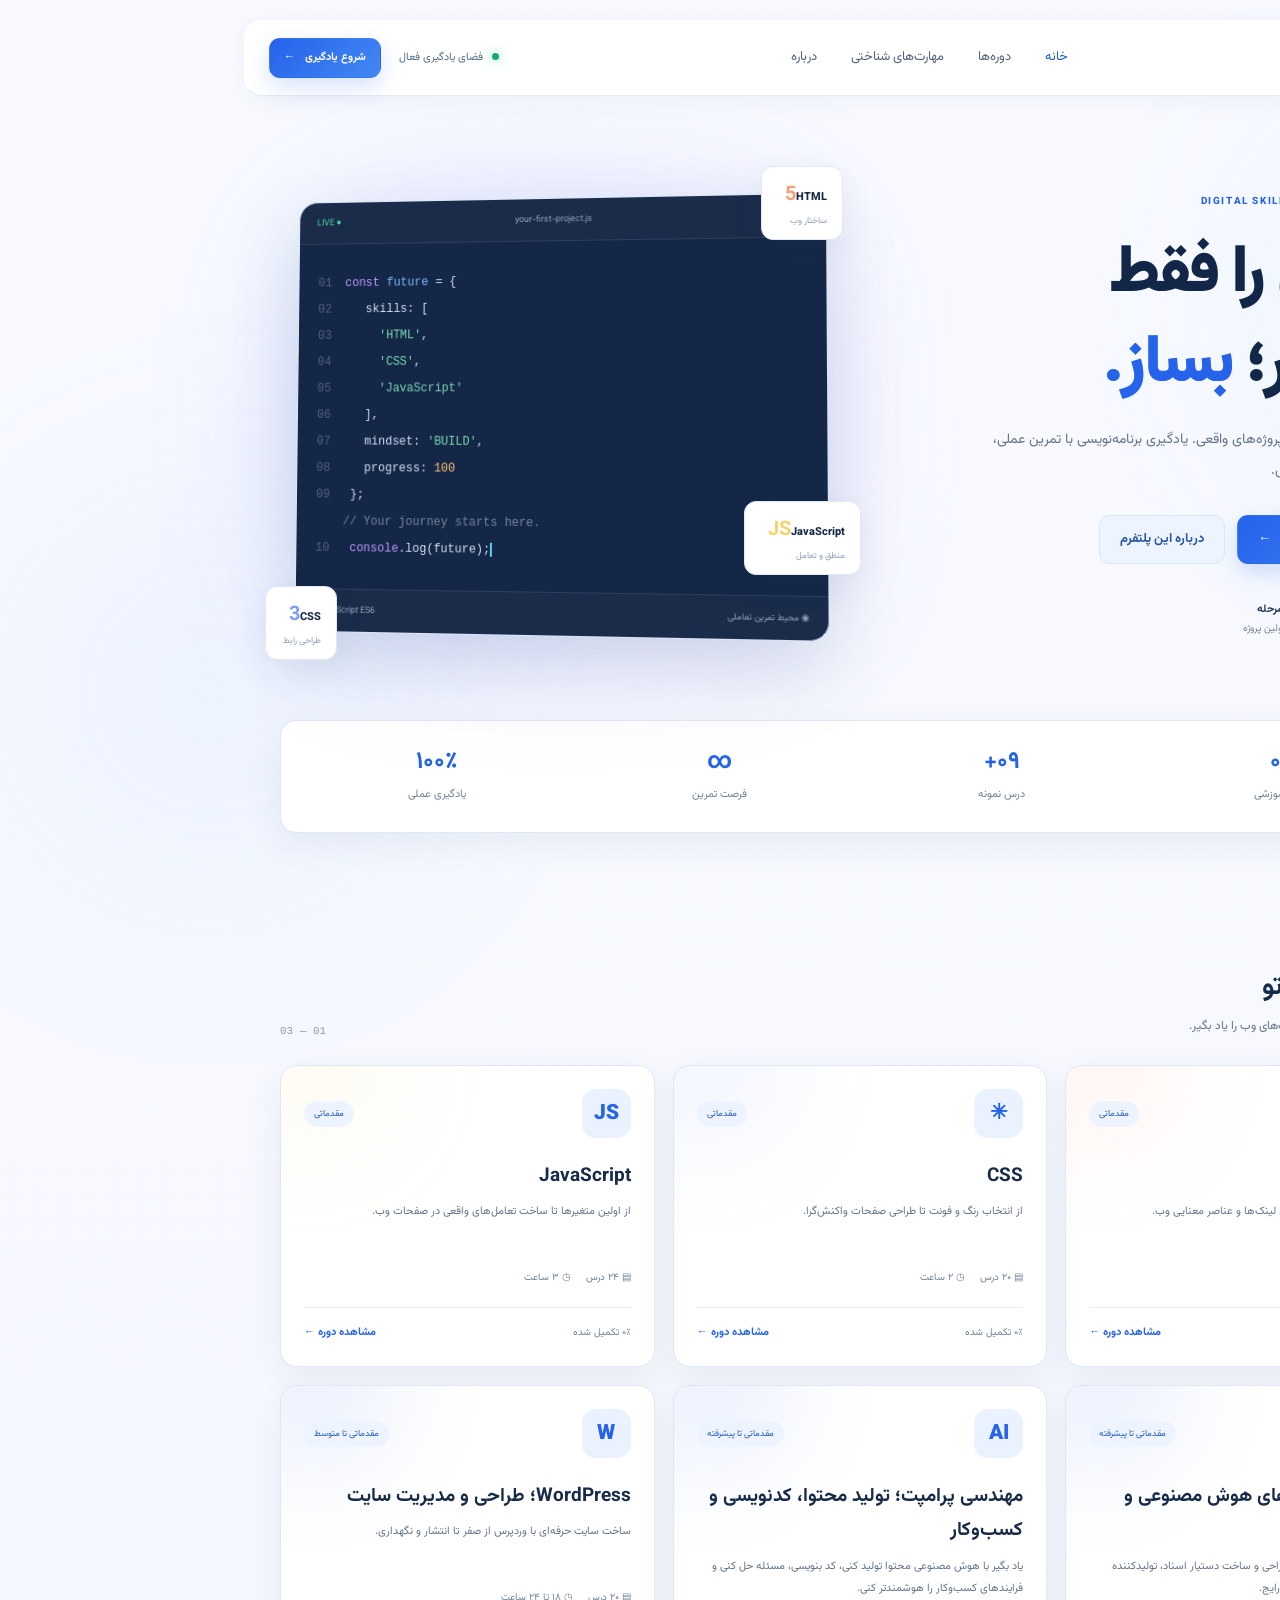
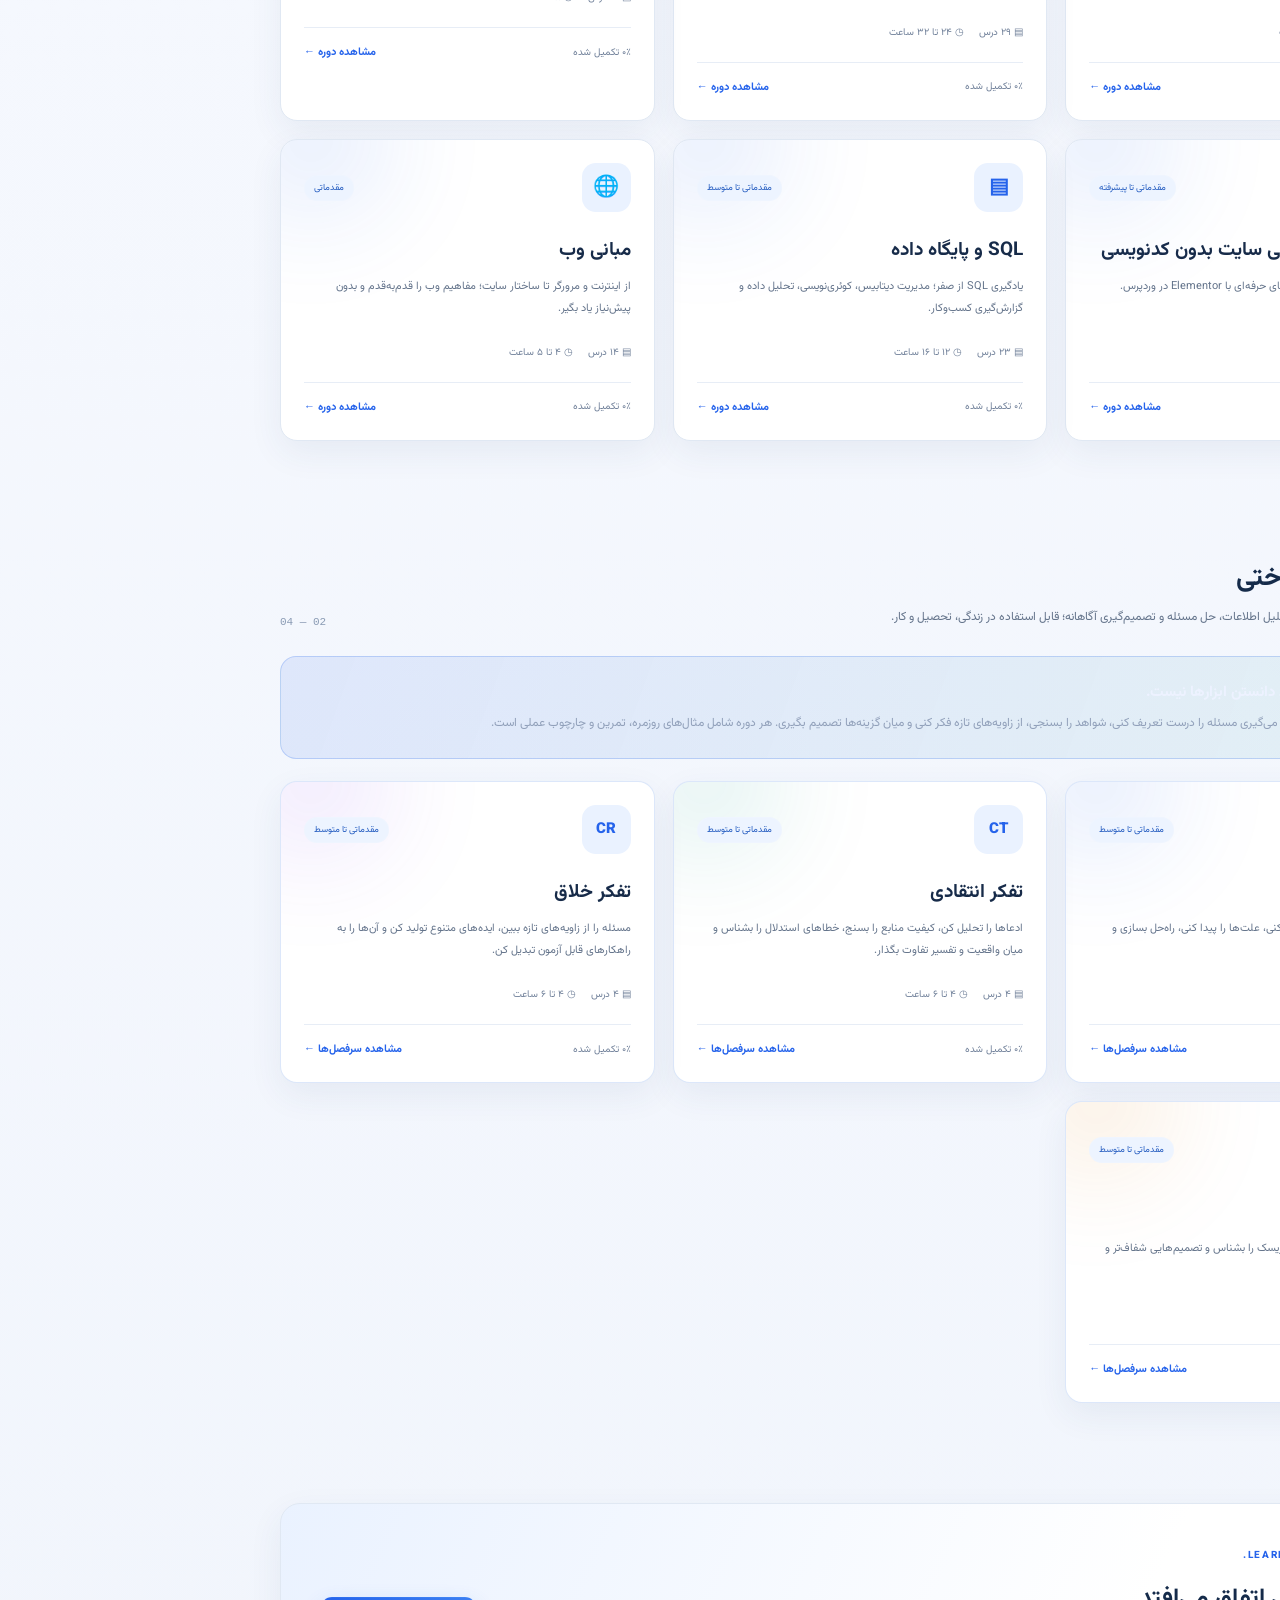
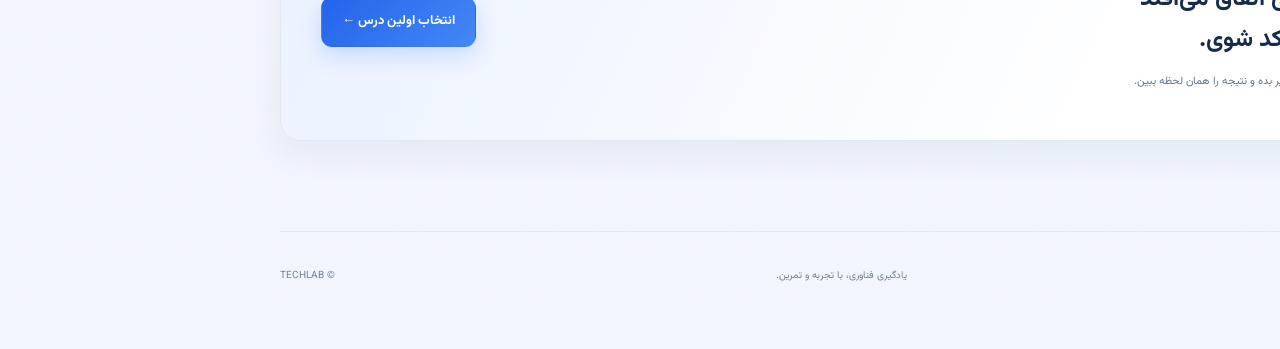
==== commit f8b4fd2b: "Update cognitive learning menu script cache" ====
--- a/index.html
+++ b/index.html
@@ -249,7 +249,7 @@
 
   <footer class="footer container"><a href="#" class="brand" data-home><span class="brand-mark">T<span>.</span></span><span class="brand-name">تک‌لب</span></a><span>یادگیری فناوری، با تجربه و تمرین.</span><span>© TECHLAB</span></footer>
 
-  <script src="script.js?v=21"></script>
+  <script src="script.js?v=22"></script>
 </body>
 </html>
 ```
--- a/style.css
+++ b/style.css
@@ -559,3 +559,14 @@
   .topbar { background:rgba(255,255,255,.97); }
   .main-nav { background:#fff; border:1px solid #e1e9f4; box-shadow:0 12px 30px rgba(24,55,99,.12); }
 }
+
+
+/* Cognitive skills section */
+.cognitive-section { padding-top: 28px; }
+.cognitive-intro { display:flex; align-items:flex-start; gap:16px; padding:22px 24px; margin:0 0 22px; border:1px solid rgba(37,99,235,.22); border-radius:16px; background:linear-gradient(110deg,rgba(37,99,235,.10),rgba(13,148,136,.07)); }
+.cognitive-intro-mark { width:44px; height:44px; flex:0 0 44px; display:grid; place-items:center; border-radius:13px; background:#dbeafe; color:#1d4ed8; font-size:25px; }
+.cognitive-intro strong { display:block; color:var(--text); font-size:15px; margin:0 0 5px; }
+.cognitive-intro p { margin:0; color:var(--muted); font-size:12px; line-height:2.1; }
+.cognitive-card { border-color:rgba(96,145,230,.22); }
+.cognitive-card .course-icon { font-size:15px; }
+@media(max-width:700px) { .cognitive-intro { padding:16px; } }
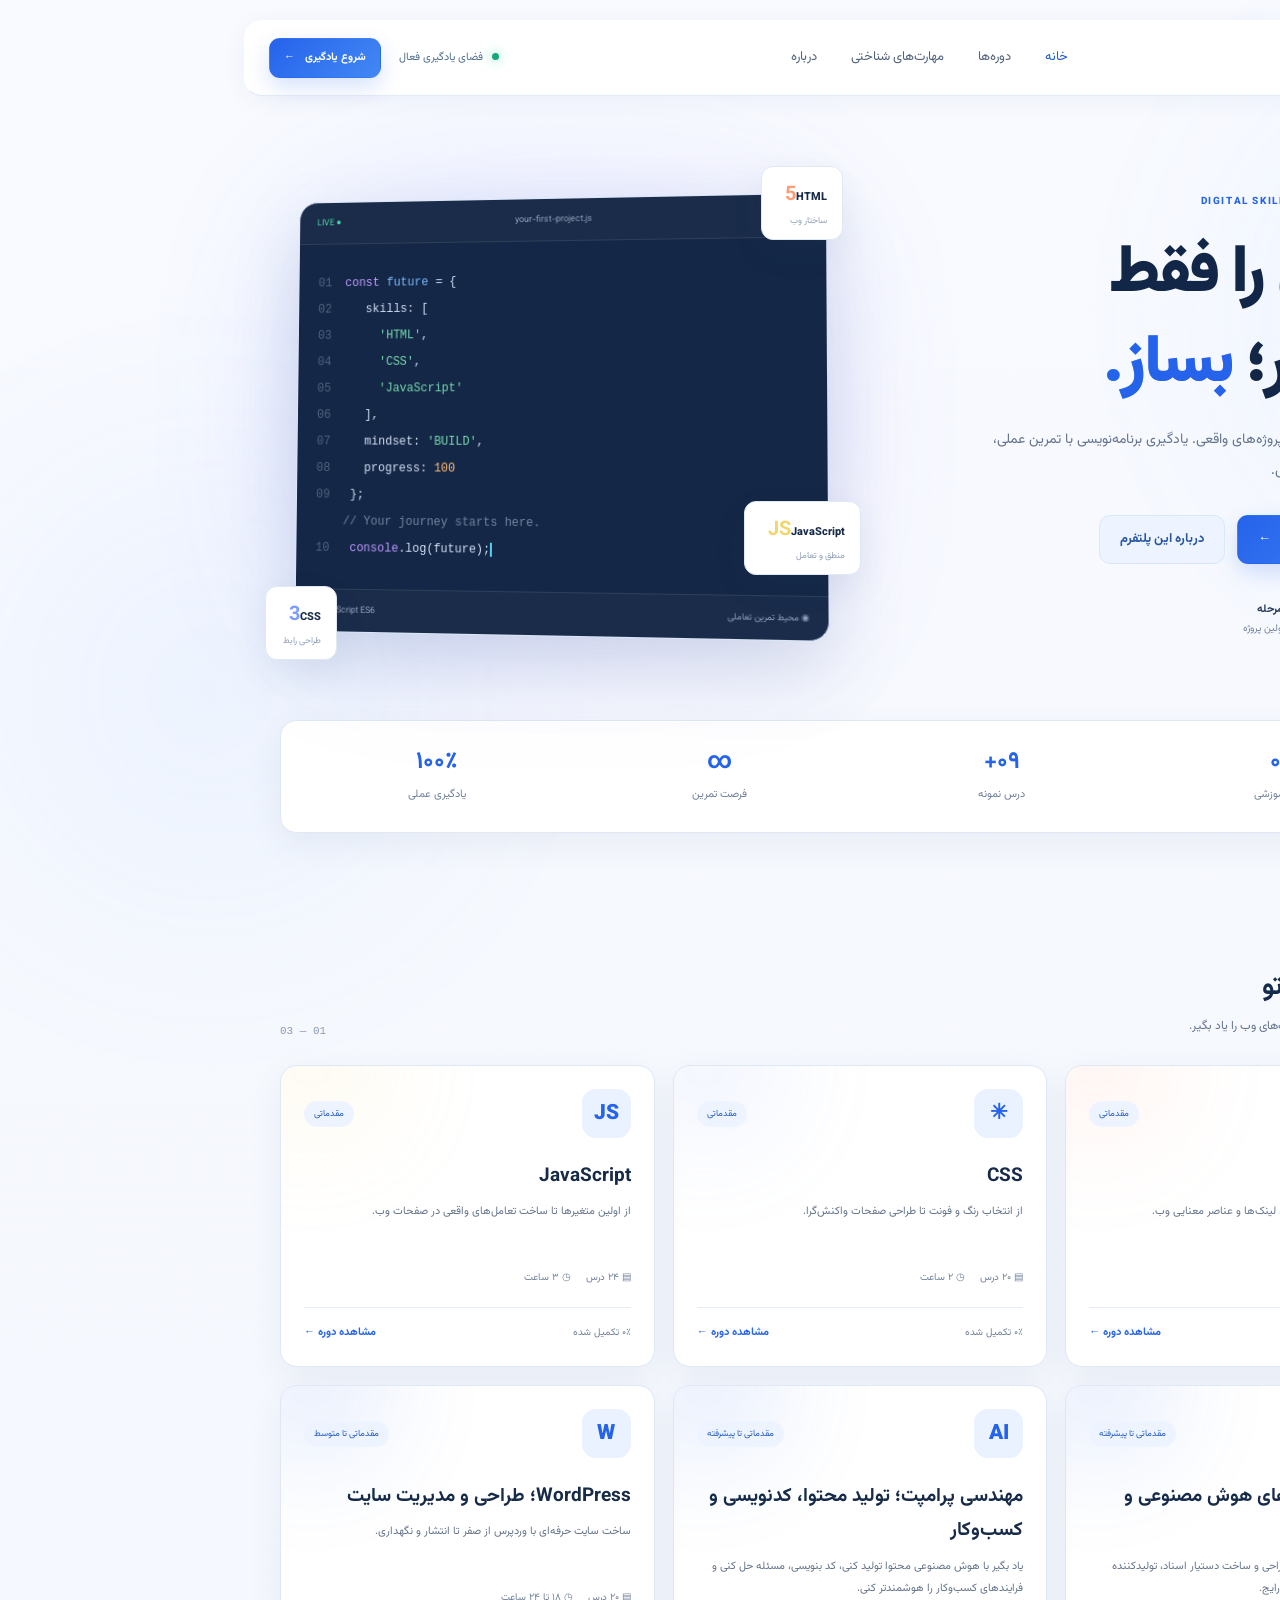
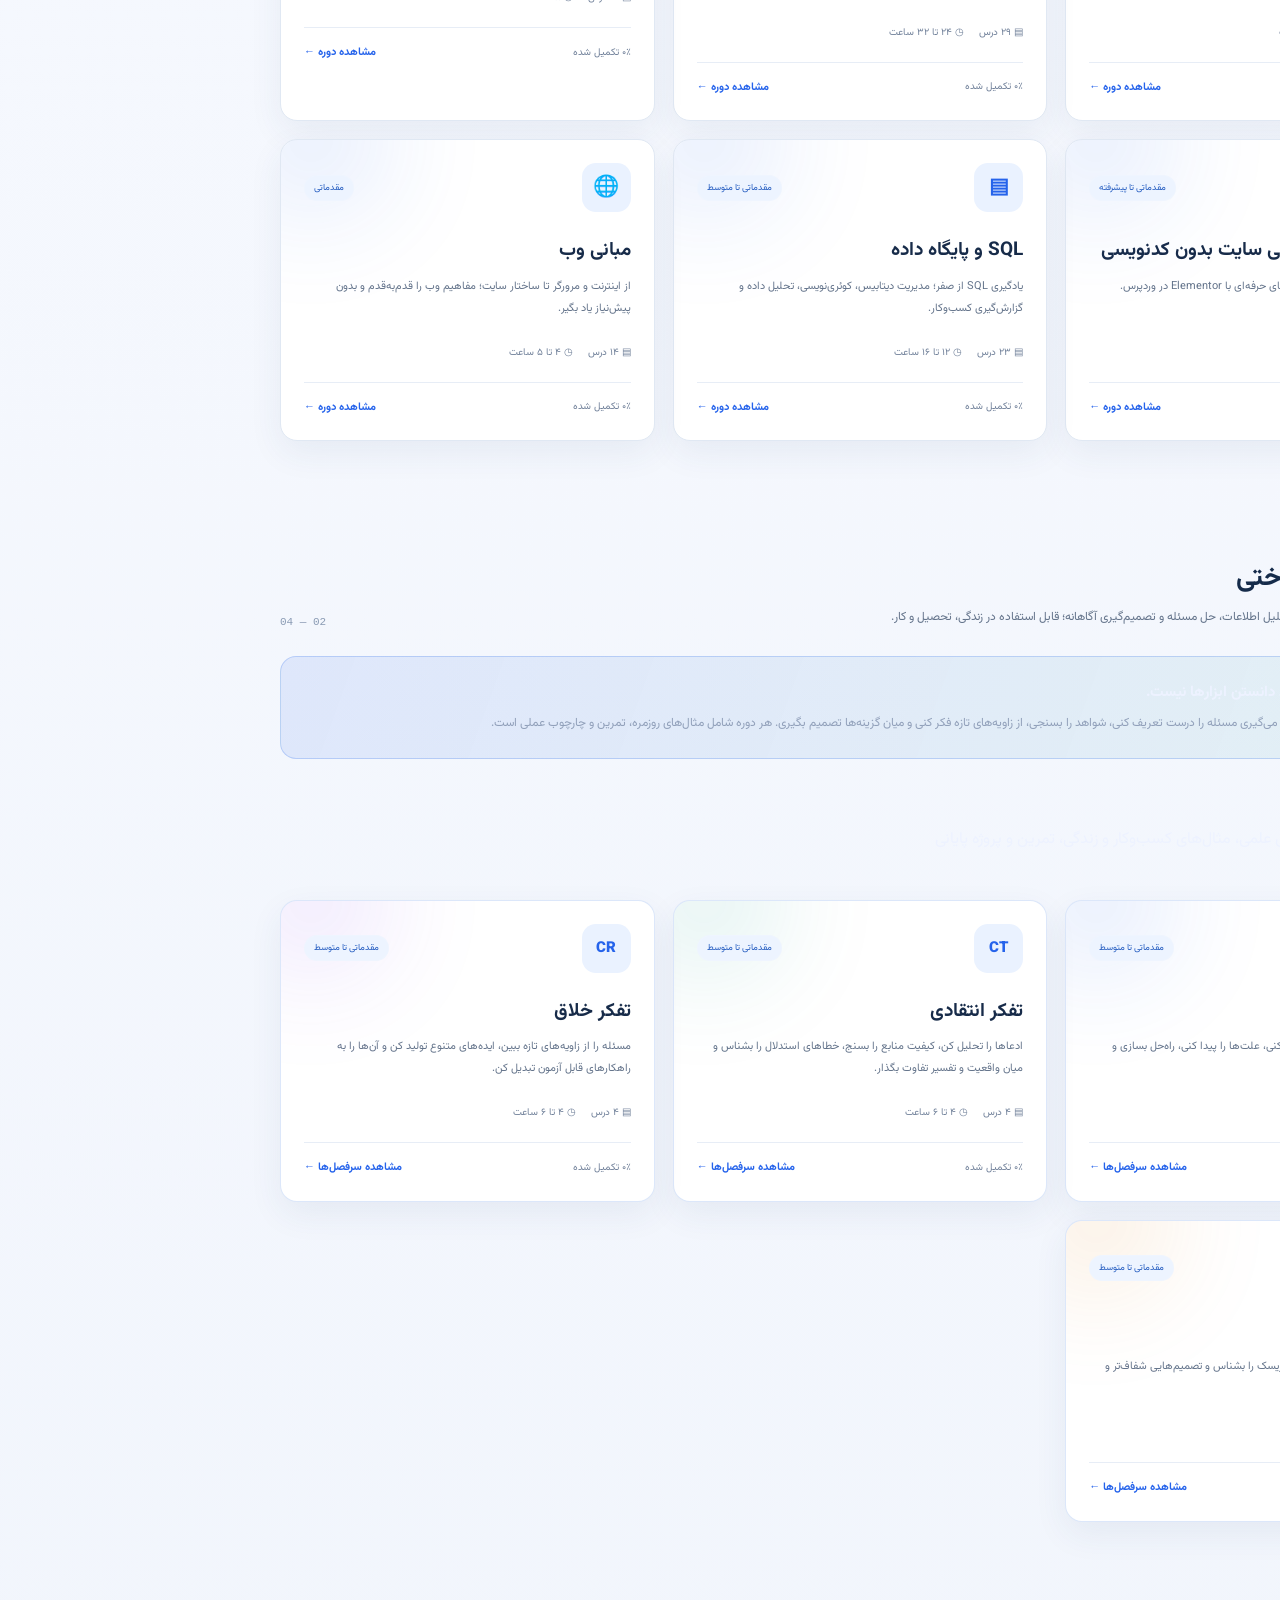
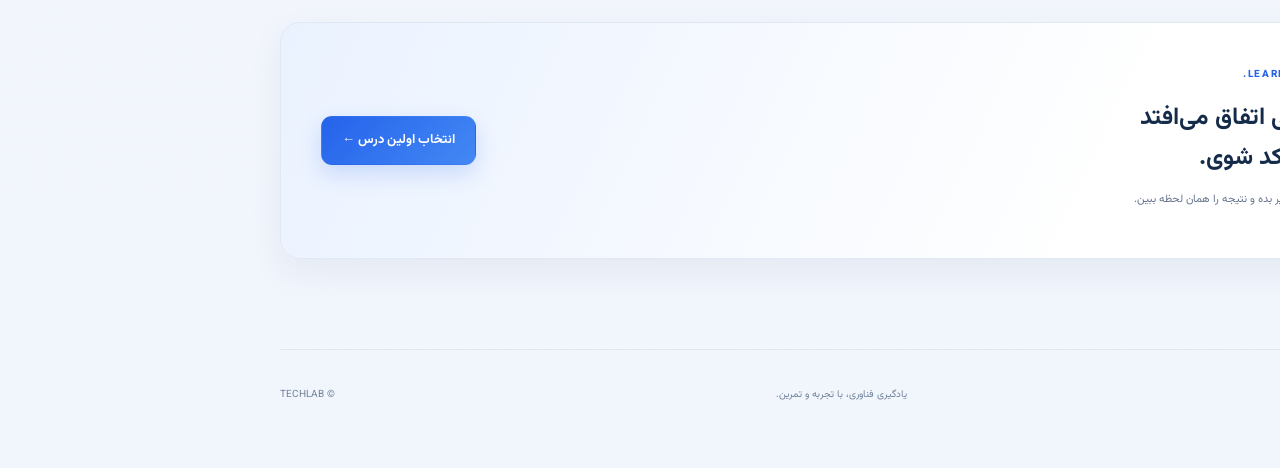
==== commit 4f02b12e: "Add link to complete problem solving course" ====
--- a/index.html
+++ b/index.html
@@ -162,6 +162,7 @@
           <div class="cognitive-intro-mark">◎</div>
           <div><strong>یادگیری فقط دانستن ابزارها نیست.</strong><p>در این مسیر یاد می‌گیری مسئله را درست تعریف کنی، شواهد را بسنجی، از زاویه‌های تازه فکر کنی و میان گزینه‌ها تصمیم بگیری. هر دوره شامل مثال‌های روزمره، تمرین و چارچوب عملی است.</p></div>
         </div>
+        <div class="cognitive-featured-link"><div><strong>دوره جامع حل مسئله</strong><p>۱۲ فصل آموزشی، روش‌های علمی، مثال‌های کسب‌وکار و زندگی، تمرین و پروژه پایانی</p></div><a href="problem-solving.html">ورود به دوره ←</a></div>
         <div class="course-grid" id="cognitiveCourseGrid"></div>
       </section>
 
